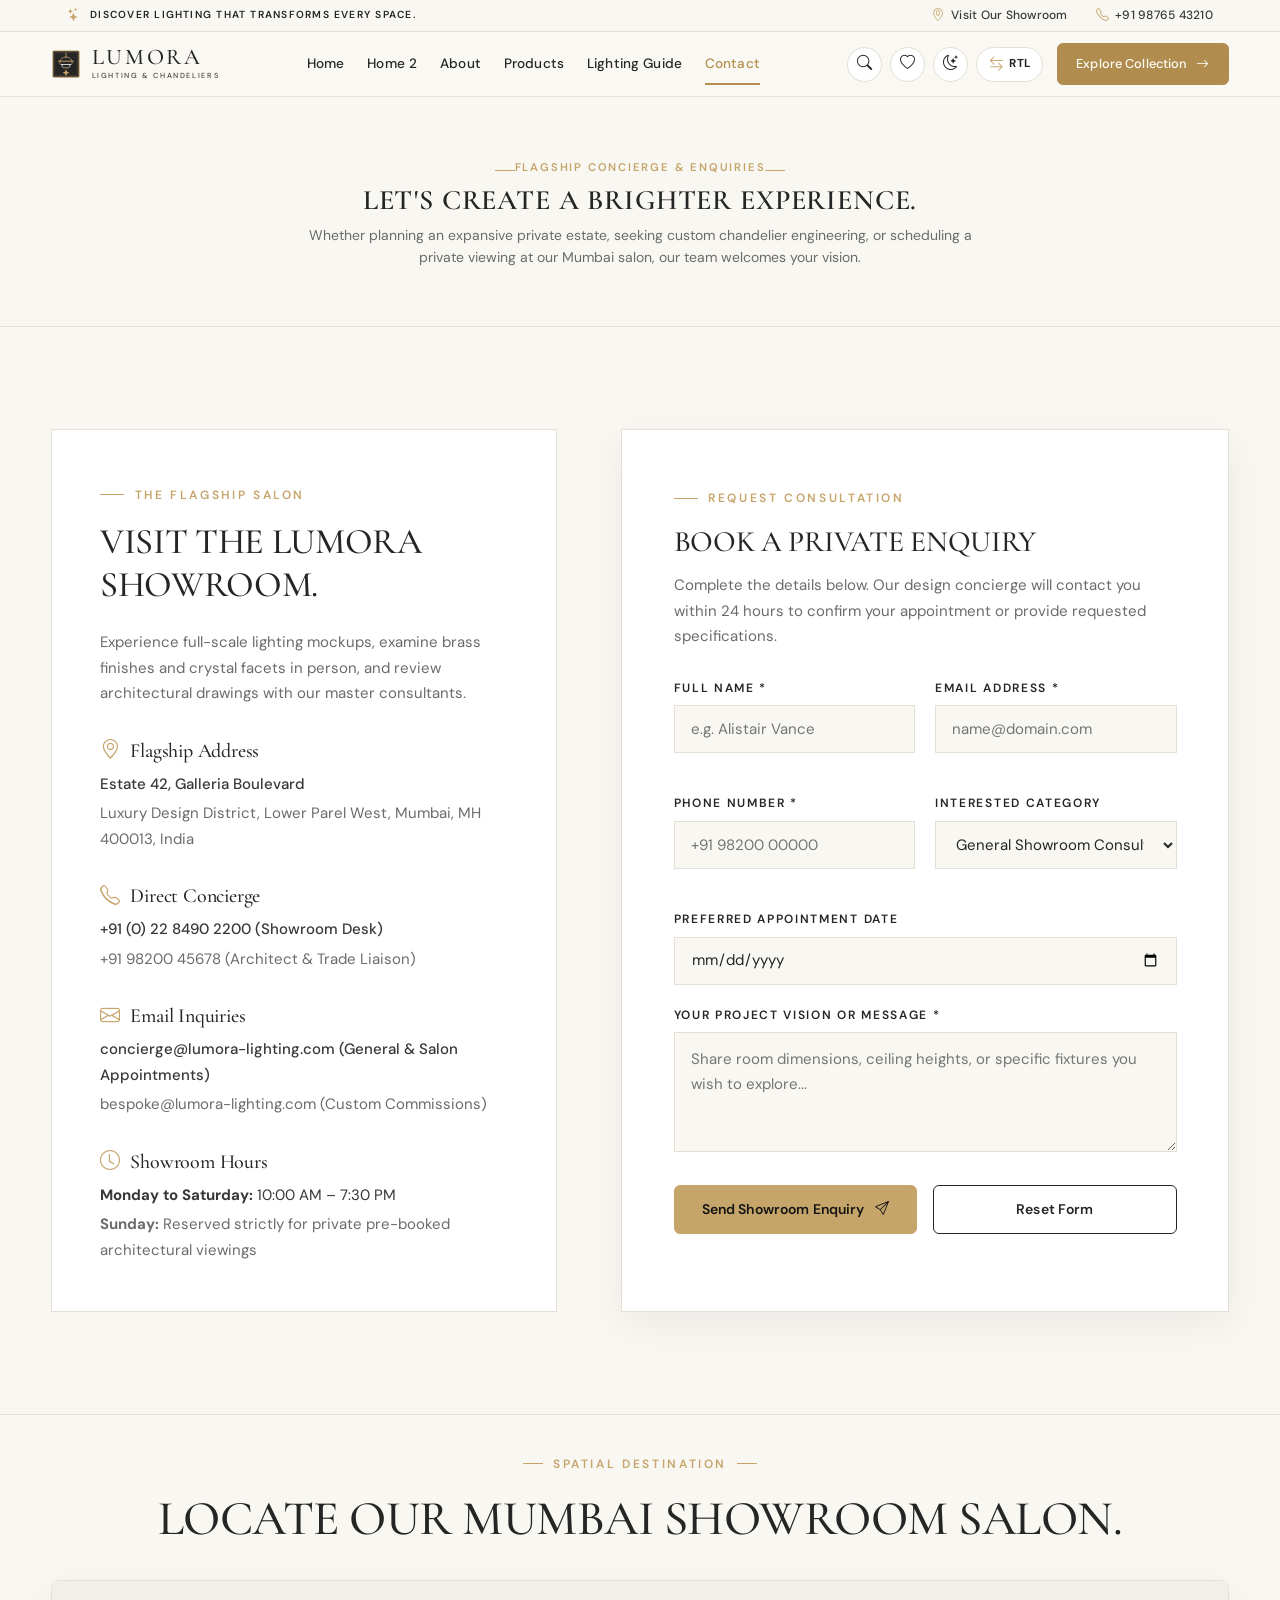
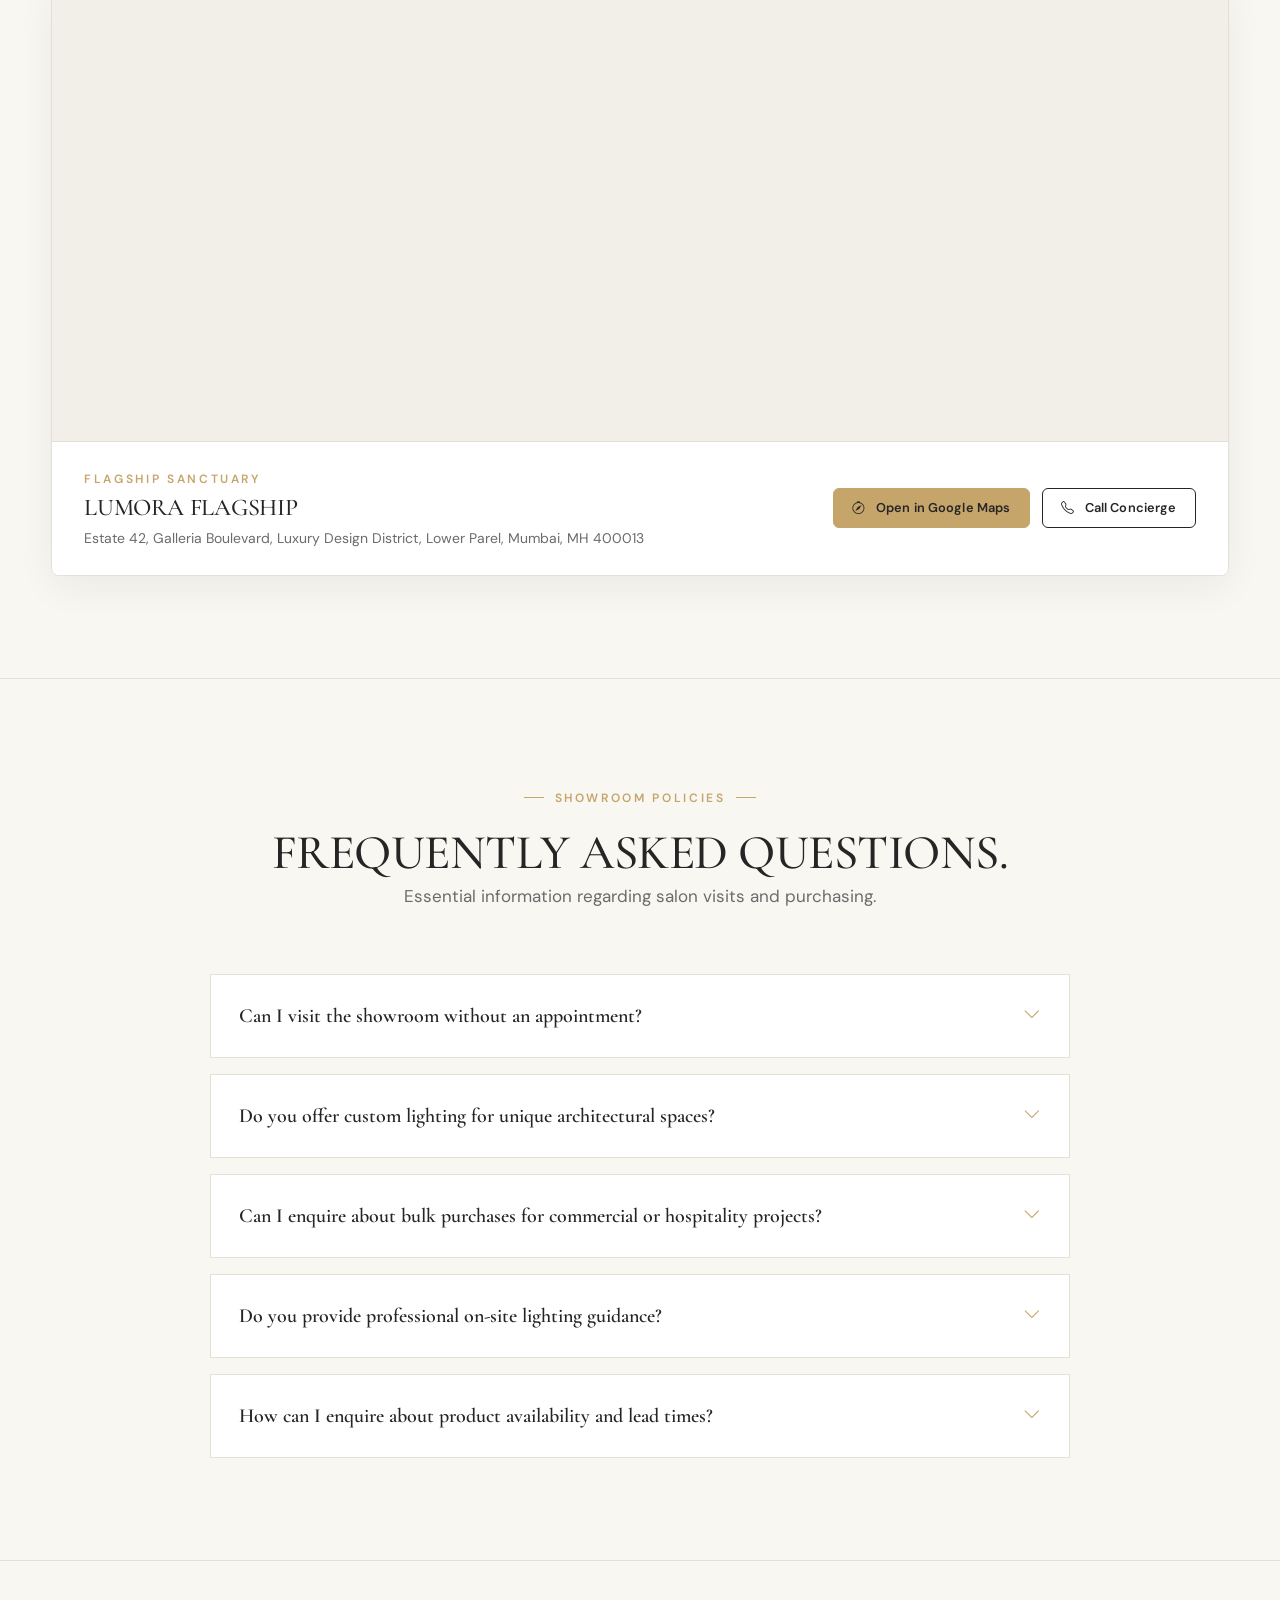
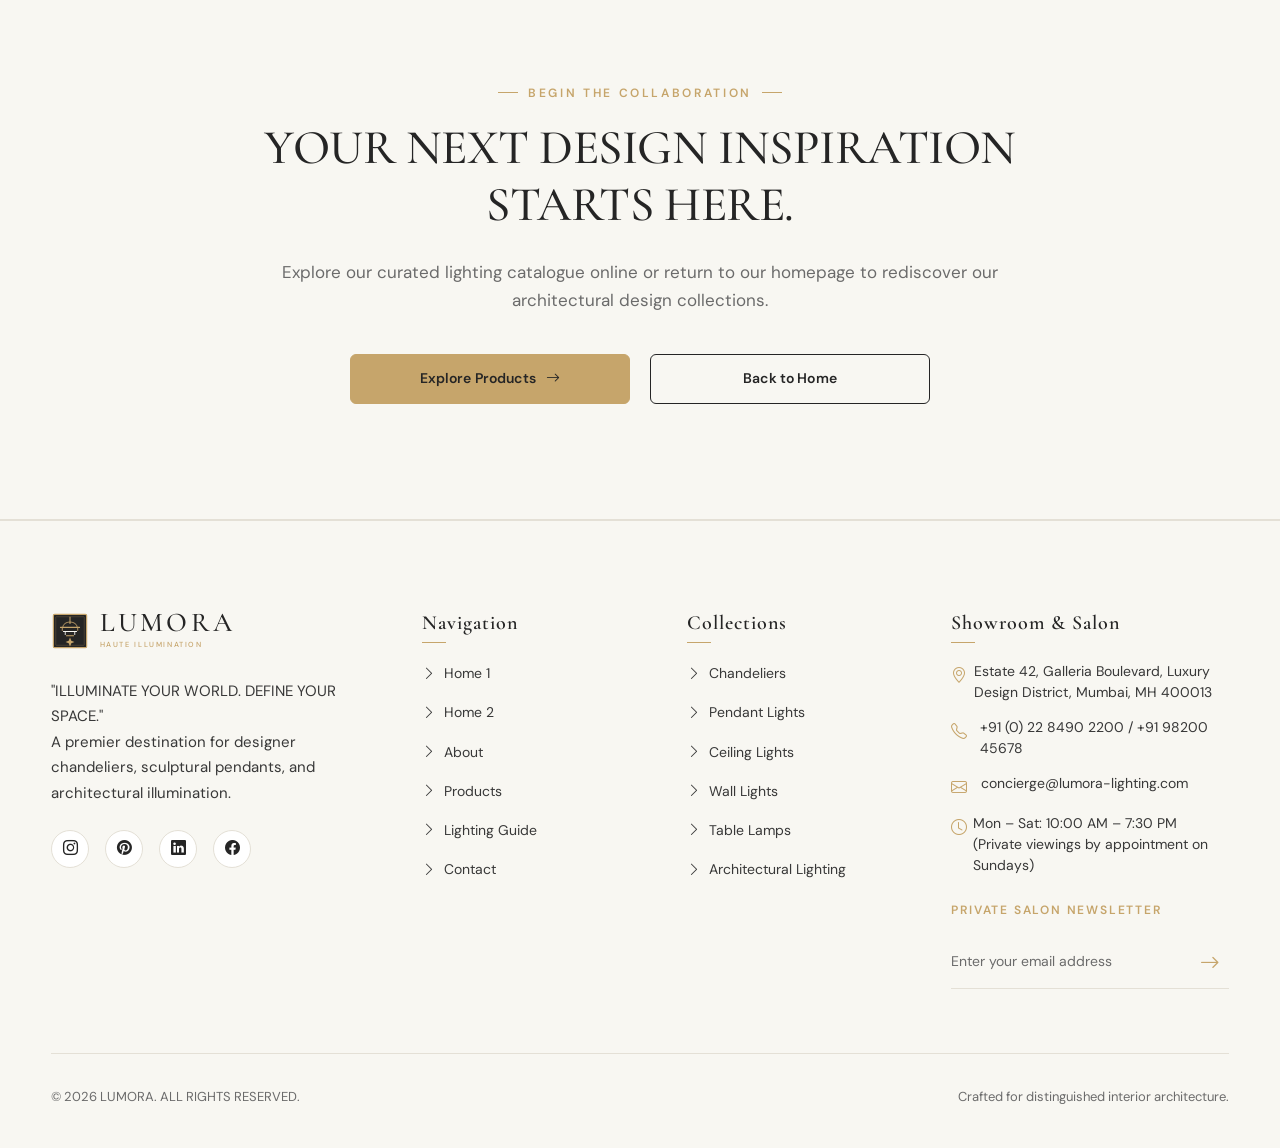
==== contact.html @ d2ef6e4c "Complete LUMORA Luxury Lighting & Chandelier Store website" ====
<!DOCTYPE html>
<html lang="en">
<head>
  <meta charset="UTF-8">
  <meta name="viewport" content="width=device-width, initial-scale=1.0">
  <title>Contact & Showroom Appointment — LUMORA</title>
  <meta name="description" content="Schedule a private consultation at LUMORA's flagship showroom or enquire about bespoke chandelier commissions, trade partnerships, and spatial lighting plans.">
  <link rel="icon" type="image/svg+xml" href="assets/images/logo.svg">
  <link rel="stylesheet" href="assets/css/style.css">
</head>
<body>

  <!-- TOP ANNOUNCEMENT BAR -->
  <div class="top-announcement">
    <div class="container top-announcement-inner">
      <span class="top-announcement-left"><i class="bi bi-stars"></i> DISCOVER LIGHTING THAT TRANSFORMS EVERY SPACE.</span>
      <div class="top-announcement-right">
        <a href="contact.html"><i class="bi bi-geo-alt"></i> Visit Our Showroom</a>
        <a href="tel:+919876543210"><i class="bi bi-telephone"></i> +91 98765 43210</a>
      </div>
    </div>

    <!-- Mobile & Tablet Infinite Scrolling Marquee Bar -->
    <div class="top-announcement-marquee" aria-label="Announcements">
      <div class="top-announcement-track">
        <div class="top-announcement-group">
          <span class="marquee-item"><i class="bi bi-stars text-gold"></i> Discover Lighting That Transforms Every Space</span>
          <span class="marquee-sep">✦</span>
          <span class="marquee-item"><a href="contact.html"><i class="bi bi-geo-alt text-gold"></i> Visit Our Mumbai Showroom</a></span>
          <span class="marquee-sep">✦</span>
          <span class="marquee-item"><i class="bi bi-shield-check text-gold"></i> Handcrafted Atelier Quality</span>
          <span class="marquee-sep">✦</span>
          <span class="marquee-item"><a href="tel:+919876543210"><i class="bi bi-telephone text-gold"></i> +91 98765 43210</a></span>
          <span class="marquee-sep">✦</span>
          <span class="marquee-item"><i class="bi bi-box-seam text-gold"></i> White-Glove Crated Delivery</span>
          <span class="marquee-sep">✦</span>
        </div>
        <div class="top-announcement-group" aria-hidden="true">
          <span class="marquee-item"><i class="bi bi-stars text-gold"></i> Discover Lighting That Transforms Every Space</span>
          <span class="marquee-sep">✦</span>
          <span class="marquee-item"><a href="contact.html"><i class="bi bi-geo-alt text-gold"></i> Visit Our Mumbai Showroom</a></span>
          <span class="marquee-sep">✦</span>
          <span class="marquee-item"><i class="bi bi-shield-check text-gold"></i> Handcrafted Atelier Quality</span>
          <span class="marquee-sep">✦</span>
          <span class="marquee-item"><a href="tel:+919876543210"><i class="bi bi-telephone text-gold"></i> +91 98765 43210</a></span>
          <span class="marquee-sep">✦</span>
          <span class="marquee-item"><i class="bi bi-box-seam text-gold"></i> White-Glove Crated Delivery</span>
          <span class="marquee-sep">✦</span>
        </div>
      </div>
    </div>
  </div>

  <!-- SITE HEADER -->
  <header class="site-header">
    <div class="container header-inner">
      <a href="index.html" class="brand-logo" aria-label="LUMORA Home">
        <img src="assets/images/logo.svg" alt="LUMORA Emblem" class="brand-logo-mark" width="40" height="40">
        <span class="brand-logo-copy">
          <span class="brand-logo-text">LUMORA</span>
          <span class="brand-logo-sub">LIGHTING &amp; CHANDELIERS</span>
        </span>
      </a>

      <nav class="main-nav" aria-label="Main Navigation">
        <a href="index.html" class="nav-link">Home</a>
        <a href="home-2.html" class="nav-link">Home 2</a>
        <a href="about.html" class="nav-link">About</a>
        <a href="products.html" class="nav-link">Products</a>
        <a href="lighting-guide.html" class="nav-link">Lighting Guide</a>
        <a href="contact.html" class="nav-link active">Contact</a>
      </nav>

      <div class="header-actions">
        <a href="products.html" class="header-action-btn" aria-label="Search Collection" title="Search Collection">
          <i class="bi bi-search"></i>
        </a>
        <button class="header-action-btn header-wishlist-trigger" aria-label="Open Wishlist" title="View Wishlist">
          <i class="bi bi-heart"></i>
          <span class="badge-count wishlist-counter-badge" style="display: none;">0</span>
        </button>
        <button type="button" class="header-action-btn theme-toggle-btn" aria-label="Toggle Theme" title="Switch to Dark Mode">
          <i class="bi bi-moon-stars"></i>
        </button>
        <button type="button" class="header-action-btn rtl-toggle-btn" aria-label="Toggle RTL Direction" title="Switch to RTL">
          <i class="bi bi-arrow-left-right"></i>
          <span class="rtl-btn-label">RTL</span>
        </button>
        <a href="products.html" class="btn header-cta-gold header-cta-btn">Explore Collection <i class="bi bi-arrow-right"></i></a>
        
        <button class="hamburger-btn" aria-label="Toggle navigation" aria-expanded="false">
          <span class="hamburger-line"></span>
          <span class="hamburger-line"></span>
          <span class="hamburger-line"></span>
        </button>
      </div>
    </div>
  </header>

  <!-- MOBILE NAVIGATION DRAWER -->
  <div class="mobile-nav-overlay" aria-hidden="true"></div>
  <aside class="mobile-nav-drawer" aria-label="Mobile Navigation">
    <div class="mobile-drawer-header">
      <a href="index.html" class="brand-logo">
        <img src="assets/images/logo.svg" alt="LUMORA Emblem" class="brand-logo-mark" style="width: 34px; height: 34px;">
        <span class="brand-logo-copy">
          <span class="brand-logo-text" style="font-size: 1.4rem;">LUMORA</span>
          <span class="brand-logo-sub" style="font-size: 0.55rem; letter-spacing: 0.15em;">HAUTE ILLUMINATION</span>
        </span>
      </a>
      <button class="mobile-drawer-close" aria-label="Close navigation">
        <i class="bi bi-x-lg"></i>
      </button>
    </div>

    <!-- Mobile Drawer Quick Actions (Search, Saved, Theme, RTL) -->
    <div class="mobile-drawer-actions">
      <a href="products.html" class="mobile-drawer-action-btn" aria-label="Search Collection" title="Search Collection">
        <i class="bi bi-search"></i>
        <span>Search</span>
      </a>
      <button type="button" class="mobile-drawer-action-btn header-wishlist-trigger" aria-label="Open Wishlist" title="View Wishlist">
        <span class="drawer-action-icon-wrap">
          <i class="bi bi-heart"></i>
          <span class="badge-count wishlist-counter-badge" style="display: none;">0</span>
        </span>
        <span>Saved</span>
      </button>
      <button type="button" class="mobile-drawer-action-btn theme-toggle-btn" aria-label="Toggle Theme" title="Toggle Theme">
        <i class="bi bi-moon-stars"></i>
        <span class="theme-btn-label">Dark</span>
      </button>
      <button type="button" class="mobile-drawer-action-btn rtl-toggle-btn" aria-label="Toggle RTL Direction" title="Toggle RTL">
        <i class="bi bi-arrow-left-right"></i>
        <span class="rtl-btn-label">RTL</span>
      </button>
    </div>

    <!-- Navigation Menu Links (matching web view nav) -->
    <ul class="mobile-nav-list">
      <li><a href="index.html" class="mobile-nav-link"><span>Home</span> <i class="bi bi-arrow-right"></i></a></li>
      <li><a href="home-2.html" class="mobile-nav-link"><span>Home 2</span> <i class="bi bi-arrow-right"></i></a></li>
      <li><a href="about.html" class="mobile-nav-link"><span>About</span> <i class="bi bi-arrow-right"></i></a></li>
      <li><a href="products.html" class="mobile-nav-link"><span>Products</span> <i class="bi bi-arrow-right"></i></a></li>
      <li><a href="lighting-guide.html" class="mobile-nav-link"><span>Lighting Guide</span> <i class="bi bi-arrow-right"></i></a></li>
      <li><a href="contact.html" class="mobile-nav-link active"><span>Contact</span> <i class="bi bi-arrow-right"></i></a></li>
    </ul>

    <!-- Header CTA placed inside hamburger drawer -->
    <div class="mobile-drawer-cta-wrap">
      <a href="products.html" class="btn btn-gold mobile-drawer-cta">Explore Collection <i class="bi bi-arrow-right"></i></a>
    </div>
  </aside>

  <!-- WISHLIST SLIDE-OUT DRAWER -->
  <div class="wishlist-overlay mobile-nav-overlay" aria-hidden="true"></div>
  <div class="wishlist-drawer" aria-label="Wishlist Drawer">
    <div class="wishlist-header">
      <h3 style="font-family: var(--font-serif); font-size: 1.35rem; margin: 0;">Saved Fixtures</h3>
      <button class="close-wishlist-drawer" aria-label="Close Wishlist" style="font-size: 1.5rem;"><i class="bi bi-x-lg"></i></button>
    </div>
    <div class="wishlist-items-list">
      <!-- Populated dynamically via main.js -->
    </div>
  </div>

  <main>
    <!-- SECTION 01 — CONTACT HERO -->
    <section class="page-inner-hero">
      <div class="container text-center reveal-fade">
        <span class="eyebrow centered">Flagship Concierge & Enquiries</span>
        <h1>LET'S CREATE A BRIGHTER EXPERIENCE.</h1>
        <p class="lead">
          Whether planning an expansive private estate, seeking custom chandelier engineering, or scheduling a private viewing at our Mumbai salon, our team welcomes your vision.
        </p>
      </div>
    </section>

    <!-- SECTION 02 & 03 — SHOWROOM INFORMATION & ENQUIRY FORM -->
    <section class="section bg-white">
      <div class="container">
        <div class="contact-grid">
          <!-- SECTION 02: Showroom Information (Editable placeholders) -->
          <div class="showroom-info-card reveal-left">
            <span class="eyebrow">The Flagship Salon</span>
            <h2 style="font-size: 2.25rem; margin-bottom: 1.5rem;">VISIT THE LUMORA SHOWROOM.</h2>
            <p style="color: var(--color-charcoal-muted); margin-bottom: 2rem;">
              Experience full-scale lighting mockups, examine brass finishes and crystal facets in person, and review architectural drawings with our master consultants.
            </p>

            <div class="showroom-detail-block">
              <h3 class="showroom-detail-title"><i class="bi bi-geo-alt"></i> Flagship Address</h3>
              <p style="margin-bottom: 0.25rem; font-weight: 500;">Estate 42, Galleria Boulevard</p>
              <p style="margin-bottom: 0; color: var(--color-charcoal-muted);">Luxury Design District, Lower Parel West, Mumbai, MH 400013, India</p>
            </div>

            <div class="showroom-detail-block">
              <h3 class="showroom-detail-title"><i class="bi bi-telephone"></i> Direct Concierge</h3>
              <p style="margin-bottom: 0.25rem; font-weight: 500;">+91 (0) 22 8490 2200 (Showroom Desk)</p>
              <p style="margin-bottom: 0; color: var(--color-charcoal-muted);">+91 98200 45678 (Architect & Trade Liaison)</p>
            </div>

            <div class="showroom-detail-block">
              <h3 class="showroom-detail-title"><i class="bi bi-envelope"></i> Email Inquiries</h3>
              <p style="margin-bottom: 0.25rem; font-weight: 500;">concierge@lumora-lighting.com (General & Salon Appointments)</p>
              <p style="margin-bottom: 0; color: var(--color-charcoal-muted);">bespoke@lumora-lighting.com (Custom Commissions)</p>
            </div>

            <div class="showroom-detail-block" style="margin-bottom: 0;">
              <h3 class="showroom-detail-title"><i class="bi bi-clock"></i> Showroom Hours</h3>
              <p style="margin-bottom: 0.25rem;"><strong>Monday to Saturday:</strong> 10:00 AM – 7:30 PM</p>
              <p style="margin-bottom: 0; color: var(--color-charcoal-muted);"><strong>Sunday:</strong> Reserved strictly for private pre-booked architectural viewings</p>
            </div>
          </div>

          <!-- SECTION 03: Showroom Enquiry Form (Validated, no fake backend) -->
          <div class="enquiry-form-card reveal-right">
            <span class="eyebrow">Request Consultation</span>
            <h3 style="font-size: 1.85rem; margin-bottom: 0.75rem;">BOOK A PRIVATE ENQUIRY</h3>
            <p style="color: var(--color-charcoal-muted); margin-bottom: 1.75rem; font-size: 0.9375rem;">
              Complete the details below. Our design concierge will contact you within 24 hours to confirm your appointment or provide requested specifications.
            </p>

            <form id="showroom-enquiry-form" novalidate>
              <div class="form-row">
                <div class="form-group">
                  <label for="enquiry-name" class="form-label">Full Name *</label>
                  <input type="text" id="enquiry-name" class="form-control" placeholder="e.g. Alistair Vance" required>
                  <div class="form-error-feedback">Please enter your full name (minimum 2 characters).</div>
                </div>

                <div class="form-group">
                  <label for="enquiry-email" class="form-label">Email Address *</label>
                  <input type="email" id="enquiry-email" class="form-control" placeholder="name@domain.com" required>
                  <div class="form-error-feedback">Please enter a valid email address.</div>
                </div>
              </div>

              <div class="form-row">
                <div class="form-group">
                  <label for="enquiry-phone" class="form-label">Phone Number *</label>
                  <input type="tel" id="enquiry-phone" class="form-control" placeholder="+91 98200 00000" required>
                  <div class="form-error-feedback">Please enter a valid phone number (at least 10 digits).</div>
                </div>

                <div class="form-group">
                  <label for="enquiry-category" class="form-label">Interested Category</label>
                  <select id="enquiry-category" class="form-control">
                    <option value="general">General Showroom Consultation</option>
                    <option value="chandeliers">Statement Chandeliers</option>
                    <option value="pendant-lights">Sculptural Pendant Lights</option>
                    <option value="ceiling-lights">Ceiling Lights</option>
                    <option value="wall-lights">Wall Sconces & Accent</option>
                    <option value="architectural-lighting">Architectural Downlights</option>
                    <option value="custom">Bespoke Custom Commission</option>
                  </select>
                </div>
              </div>

              <div class="form-group">
                <label for="enquiry-date" class="form-label">Preferred Appointment Date</label>
                <input type="date" id="enquiry-date" class="form-control">
              </div>

              <div class="form-group">
                <label for="enquiry-message" class="form-label">Your Project Vision or Message *</label>
                <textarea id="enquiry-message" class="form-control" placeholder="Share room dimensions, ceiling heights, or specific fixtures you wish to explore..." required></textarea>
                <div class="form-error-feedback">Please provide brief details about your inquiry (minimum 8 characters).</div>
              </div>

              <div class="contact-form-actions">
                <button type="submit" class="btn btn-primary btn-lg">
                  Send Showroom Enquiry <i class="bi bi-send"></i>
                </button>
                <button type="reset" class="btn btn-outline btn-lg">
                  Reset Form
                </button>
              </div>

              <div id="enquiry-feedback-banner" class="form-feedback-banner" role="alert"></div>
            </form>
          </div>
        </div>
      </div>
    </section>

    <!-- SECTION 04 — SHOWROOM INTERACTIVE GOOGLE MAP -->
    <section class="section bg-ivory" style="padding-top: 2rem;">
      <div class="container">
        <div class="section-header text-center" style="margin-bottom: 2rem;">
          <span class="eyebrow centered">Spatial Destination</span>
          <h2>LOCATE OUR MUMBAI SHOWROOM SALON.</h2>
        </div>

        <div class="showroom-map-wrapper">
          <div class="showroom-map-frame">
            <iframe
              src="https://maps.google.com/maps?q=Lower+Parel%2C+Mumbai%2C+Maharashtra+400013&amp;t=&amp;z=15&amp;ie=UTF8&amp;iwloc=&amp;output=embed"
              class="showroom-google-map"
              title="LUMORA Luxury Lighting Showroom Mumbai Location"
              loading="lazy"
              allowfullscreen=""
              referrerpolicy="no-referrer-when-downgrade">
            </iframe>
          </div>

          <div class="showroom-map-info-bar">
            <div class="showroom-map-info-left">
              <span class="eyebrow no-line text-gold" style="margin-bottom: 0.25rem; font-size: 0.75rem;">Flagship Sanctuary</span>
              <h3 style="font-family: var(--font-serif); font-size: 1.5rem; margin-bottom: 0.25rem;">LUMORA FLAGSHIP</h3>
              <p style="color: var(--color-charcoal-muted); font-size: 0.875rem; margin-bottom: 0;">
                Estate 42, Galleria Boulevard, Luxury Design District, Lower Parel, Mumbai, MH 400013
              </p>
            </div>
            <div class="showroom-map-info-actions">
              <a href="https://maps.google.com/?q=Lower+Parel+Mumbai+400013" target="_blank" rel="noopener noreferrer" class="btn btn-gold btn-sm">
                <i class="bi bi-compass"></i> Open in Google Maps
              </a>
              <a href="tel:+912284902200" class="btn btn-outline btn-sm">
                <i class="bi bi-telephone"></i> Call Concierge
              </a>
            </div>
          </div>
        </div>
      </div>
    </section>

    <!-- SECTION 05 — FREQUENTLY ASKED QUESTIONS -->
    <section class="section bg-white">
      <div class="container">
        <div class="section-header text-center">
          <span class="eyebrow centered">Showroom Policies</span>
          <h2>FREQUENTLY ASKED QUESTIONS.</h2>
          <p class="lead">Essential information regarding salon visits and purchasing.</p>
        </div>

        <div class="faq-accordion-group">
          <!-- FAQ 1 -->
          <div class="faq-item">
            <button class="faq-question">
              <span>Can I visit the showroom without an appointment?</span>
              <i class="bi bi-chevron-down"></i>
            </button>
            <div class="faq-answer">
              <p>Walk-in guests are welcome Monday through Saturday between 10:00 AM and 7:30 PM. However, to guarantee dedicated time with a senior lighting architect and private access to our dimming simulation gallery, we strongly recommend pre-booking an appointment using the form above.</p>
            </div>
          </div>

          <!-- FAQ 2 -->
          <div class="faq-item">
            <button class="faq-question">
              <span>Do you offer custom lighting for unique architectural spaces?</span>
              <i class="bi bi-chevron-down"></i>
            </button>
            <div class="faq-answer">
              <p>Yes. Over 40% of our production comprises bespoke commissions. We routinely adjust chandelier diameters, drop lengths for double-height ceilings, metal finishes, and glass tint formulations to suit your interior palette.</p>
            </div>
          </div>

          <!-- FAQ 3 -->
          <div class="faq-item">
            <button class="faq-question">
              <span>Can I enquire about bulk purchases for commercial or hospitality projects?</span>
              <i class="bi bi-chevron-down"></i>
            </button>
            <div class="faq-answer">
              <p>Certainly. We partner with hotel groups, boutique developers, and architectural firms for volume procurement. Our trade program provides tiered commercial pricing, custom photometric IES files, and dedicated technical project managers.</p>
            </div>
          </div>

          <!-- FAQ 4 -->
          <div class="faq-item">
            <button class="faq-question">
              <span>Do you provide professional on-site lighting guidance?</span>
              <i class="bi bi-chevron-down"></i>
            </button>
            <div class="faq-answer">
              <p>Yes. For local Mumbai, Pune, and Delhi NCR projects, our field lighting consultants can conduct site visits to inspect structural ceiling reinforcements, verify clearance heights, and collaborate with your electrical contractors.</p>
            </div>
          </div>

          <!-- FAQ 5 -->
          <div class="faq-item">
            <button class="faq-question">
              <span>How can I enquire about product availability and lead times?</span>
              <i class="bi bi-chevron-down"></i>
            </button>
            <div class="faq-answer">
              <p>Signature collection items in standard finishes are maintained in limited stock at our Mumbai distribution hub and ship within 5–7 business days. Custom or made-to-order crystal chandeliers typically require 4–8 weeks for hand assembly and optical testing.</p>
            </div>
          </div>
        </div>
      </div>
    </section>

    <!-- SECTION 06 — FINAL CTA -->
    <section class="final-cta-section bg-ivory">
      <div class="container text-center">
        <div class="final-cta-box reveal-fade">
          <span class="eyebrow centered text-gold">Begin The Collaboration</span>
          <h2 style="margin-bottom: 1.5rem;">YOUR NEXT DESIGN INSPIRATION STARTS HERE.</h2>
          <p class="lead" style="margin: 0 auto 2.5rem;">
            Explore our curated lighting catalogue online or return to our homepage to rediscover our architectural design collections.
          </p>
          <div class="final-cta-buttons">
            <a href="products.html" class="btn btn-gold btn-lg">Explore Products <i class="bi bi-arrow-right"></i></a>
            <a href="index.html" class="btn btn-outline btn-lg">Back to Home</a>
          </div>
        </div>
      </div>
    </section>
  </main>

  <!-- SHARED FOOTER -->
  <footer class="site-footer">
    <div class="container">
      <div class="footer-top">
        <div class="footer-brand">
          <a href="index.html" class="brand-logo">
            <img src="assets/images/logo.svg" alt="LUMORA Emblem" class="brand-logo-mark" width="42" height="42">
            <span class="brand-logo-copy">
              <span class="brand-logo-text">LUMORA</span>
              <span class="brand-logo-sub" style="color: var(--color-champagne-gold);">HAUTE ILLUMINATION</span>
            </span>
          </a>
          <p>
            "ILLUMINATE YOUR WORLD. DEFINE YOUR SPACE."<br>
            A premier destination for designer chandeliers, sculptural pendants, and architectural illumination.
          </p>
          <div class="social-links" style="margin-top: 1.5rem;">
            <a href="https://instagram.com" target="_blank" rel="noopener noreferrer" class="social-link" aria-label="Instagram"><i class="bi bi-instagram"></i></a>
            <a href="https://pinterest.com" target="_blank" rel="noopener noreferrer" class="social-link" aria-label="Pinterest"><i class="bi bi-pinterest"></i></a>
            <a href="https://linkedin.com" target="_blank" rel="noopener noreferrer" class="social-link" aria-label="LinkedIn"><i class="bi bi-linkedin"></i></a>
            <a href="https://facebook.com" target="_blank" rel="noopener noreferrer" class="social-link" aria-label="Facebook"><i class="bi bi-facebook"></i></a>
          </div>
        </div>

        <div>
          <h4 class="footer-heading">Navigation</h4>
          <ul class="footer-links">
            <li><a href="index.html"><i class="bi bi-chevron-right"></i> Home 1</a></li>
            <li><a href="home-2.html"><i class="bi bi-chevron-right"></i> Home 2</a></li>
            <li><a href="about.html"><i class="bi bi-chevron-right"></i> About</a></li>
            <li><a href="products.html"><i class="bi bi-chevron-right"></i> Products</a></li>
            <li><a href="lighting-guide.html"><i class="bi bi-chevron-right"></i> Lighting Guide</a></li>
            <li><a href="contact.html"><i class="bi bi-chevron-right"></i> Contact</a></li>
          </ul>
        </div>

        <div>
          <h4 class="footer-heading">Collections</h4>
          <ul class="footer-links">
            <li><a href="products.html?category=chandeliers"><i class="bi bi-chevron-right"></i> Chandeliers</a></li>
            <li><a href="products.html?category=pendant-lights"><i class="bi bi-chevron-right"></i> Pendant Lights</a></li>
            <li><a href="products.html?category=ceiling-lights"><i class="bi bi-chevron-right"></i> Ceiling Lights</a></li>
            <li><a href="products.html?category=wall-lights"><i class="bi bi-chevron-right"></i> Wall Lights</a></li>
            <li><a href="products.html?category=table-lamps"><i class="bi bi-chevron-right"></i> Table Lamps</a></li>
            <li><a href="products.html?category=architectural-lighting"><i class="bi bi-chevron-right"></i> Architectural Lighting</a></li>
          </ul>
        </div>

        <div>
          <h4 class="footer-heading">Showroom & Salon</h4>
          <div class="footer-contact-item">
            <i class="bi bi-geo-alt"></i>
            <span>Estate 42, Galleria Boulevard, Luxury Design District, Mumbai, MH 400013</span>
          </div>
          <div class="footer-contact-item">
            <i class="bi bi-telephone"></i>
            <span>+91 (0) 22 8490 2200 / +91 98200 45678</span>
          </div>
          <div class="footer-contact-item">
            <i class="bi bi-envelope"></i>
            <span>concierge@lumora-lighting.com</span>
          </div>
          <div class="footer-contact-item">
            <i class="bi bi-clock"></i>
            <span>Mon – Sat: 10:00 AM – 7:30 PM (Private viewings by appointment on Sundays)</span>
          </div>

          <div style="margin-top: 1.5rem;">
            <span style="font-size: 0.75rem; text-transform: uppercase; letter-spacing: 0.15em; color: var(--color-champagne-gold); font-weight: 600; display: block; margin-bottom: 0.5rem;">Private Salon Newsletter</span>
            <form class="newsletter-form">
              <div class="newsletter-input-group">
                <input type="email" class="newsletter-input" placeholder="Enter your email address" required aria-label="Email address for newsletter">
                <button type="submit" class="newsletter-btn" aria-label="Subscribe"><i class="bi bi-arrow-right"></i></button>
              </div>
              <div class="newsletter-feedback"></div>
            </form>
          </div>
        </div>
      </div>

      <div class="footer-bottom">
        <p>© 2026 LUMORA. ALL RIGHTS RESERVED.</p>
        <p>Crafted for distinguished interior architecture.</p>
      </div>
    </div>
  </footer>

  <!-- BACK TO TOP BUTTON -->
  <button id="back-to-top" class="back-to-top" aria-label="Back to Top" title="Back to Top">
    <i class="bi bi-chevron-up"></i>
  </button>

  <script src="assets/js/main.js"></script>
</body>
</html>
---- assets/css/style.css ----
/* ==========================================================================
   LUMORA — LUXURY LIGHTING & CHANDELIER SHOWROOM
   Master Stylesheet
   Strict Brand Colors: Warm Ivory (#F8F7F2), Champagne Gold (#C6A56B), Deep Charcoal (#252525)
   Fonts: Cormorant Garamond (Headings), DM Sans (Body)
   ========================================================================== */

@import url('https://fonts.googleapis.com/css2?family=Cormorant+Garamond:ital,wght@0,400;0,500;0,600;0,700;1,400;1,600&family=DM+Sans:ital,opsz,wght@0,9..40,300;0,9..40,400;0,9..40,500;0,9..40,600;0,9..40,700;1,9..40,400&display=swap');
@import url('https://cdn.jsdelivr.net/npm/bootstrap-icons@1.11.3/font/bootstrap-icons.min.css');

/* --------------------------------------------------------------------------
   01. CSS VARIABLES & DESIGN TOKENS
   -------------------------------------------------------------------------- */
:root {
  /* Strict Brand Colours */
  --color-warm-ivory: #F8F7F2;
  --color-champagne-gold: #C6A56B;
  --color-deep-charcoal: #252525;

  /* Supporting Neutrals & Accents */
  --color-white: #FFFFFF;
  --color-gold-hover: #b89355;
  --color-gold-dark: #98783d;
  --color-gold-light: #F4EEDB;
  --color-gold-glow: rgba(198, 165, 107, 0.28);
  --color-charcoal-dark: #1A1A1A;
  --color-charcoal-pure: #121212;
  --color-charcoal-soft: #383838;
  --color-charcoal-muted: #6B6B6B;
  --color-warm-grey-light: #F2EFE9;
  --color-warm-grey-border: #E4E0D6;
  --color-warm-grey-subtle: #EDEAE2;
  --color-error: #B33A3A;
  --color-success: #3A7D54;

  /* Typography */
  --font-serif: 'Cormorant Garamond', Georgia, serif;
  --font-sans: 'DM Sans', -apple-system, BlinkMacSystemFont, "Segoe UI", Roboto, sans-serif;

  /* Spacing */
  --container-max: 1360px;
  --container-wide: 1540px;
  --container-pad: clamp(1.25rem, 4vw, 3.5rem);
  --section-pad: clamp(4.5rem, 8vw, 8.5rem);
  --section-pad-sm: clamp(3rem, 5vw, 5rem);

  /* Elevation */
  --shadow-subtle: 0 4px 20px rgba(37, 37, 37, 0.04);
  --shadow-card: 0 12px 36px rgba(37, 37, 37, 0.06);
  --shadow-hover: 0 20px 48px rgba(37, 37, 37, 0.12);
  --shadow-gold: 0 12px 30px rgba(198, 165, 107, 0.22);
  --shadow-modal: 0 24px 60px rgba(0, 0, 0, 0.25);

  /* Transitions */
  --trans-fast: 0.25s cubic-bezier(0.25, 0.46, 0.45, 0.94);
  --trans-base: 0.4s cubic-bezier(0.16, 1, 0.3, 1);
  --trans-slow: 0.7s cubic-bezier(0.16, 1, 0.3, 1);
  --trans-spring: 0.5s cubic-bezier(0.34, 1.56, 0.64, 1);

  /* Header Height */
  --announcement-height: 32px;
  --header-height: 64px;
}

/* --------------------------------------------------------------------------
   02. BASE RESETS & GLOBAL SETUP
   -------------------------------------------------------------------------- */
*, *::before, *::after {
  box-sizing: border-box;
  margin: 0;
  padding: 0;
  min-width: 0;
}

html {
  font-size: 16px;
  scroll-behavior: smooth;
  overflow-x: clip;
  -webkit-font-smoothing: antialiased;
  -moz-osx-font-smoothing: grayscale;
}

body {
  font-family: var(--font-sans);
  background-color: var(--color-warm-ivory);
  color: var(--color-deep-charcoal);
  font-size: clamp(0.9375rem, 1vw, 1.0625rem);
  line-height: 1.7;
  overflow-x: clip;
  position: relative;
}

body.no-scroll {
  overflow: hidden;
}

img, picture, video {
  max-width: 100%;
  display: block;
  height: auto;
}

a {
  color: inherit;
  text-decoration: none;
  transition: color var(--trans-fast);
}

button, input, select, textarea {
  font: inherit;
  color: inherit;
  background: none;
  border: none;
}

button {
  cursor: pointer;
}

ul, ol {
  list-style: none;
}

/* --------------------------------------------------------------------------
   03. TYPOGRAPHY SYSTEM
   -------------------------------------------------------------------------- */
h1, h2, h3, h4, h5, h6 {
  font-family: var(--font-serif);
  color: var(--color-deep-charcoal);
  font-weight: 500;
  line-height: 1.15;
  letter-spacing: -0.01em;
  overflow-wrap: break-word;
  word-wrap: break-word;
}

h1 {
  font-size: clamp(2.5rem, 5.5vw, 4.75rem); /* 40px to 76px */
  line-height: 1.08;
  font-weight: 600;
}

h2 {
  font-size: clamp(2rem, 3.8vw, 3.25rem); /* 32px to 52px */
  line-height: 1.18;
}

h3 {
  font-size: clamp(1.5rem, 2.4vw, 2.125rem); /* 24px to 34px */
  line-height: 1.25;
}

h4 {
  font-size: clamp(1.25rem, 1.8vw, 1.625rem); /* 20px to 26px */
  line-height: 1.35;
}

h5 {
  font-size: clamp(1.0625rem, 1.2vw, 1.25rem); /* 17px to 20px */
  line-height: 1.4;
  letter-spacing: 0.01em;
}

p {
  color: var(--color-charcoal-soft);
  margin-bottom: 1.25rem;
  max-width: 65ch;
}

p.lead {
  font-size: clamp(1.0625rem, 1.3vw, 1.25rem);
  line-height: 1.65;
  color: var(--color-charcoal-muted);
}

.eyebrow {
  display: inline-flex;
  align-items: center;
  gap: 0.65rem;
  font-family: var(--font-sans);
  font-size: 0.75rem; /* 12px */
  font-weight: 600;
  text-transform: uppercase;
  letter-spacing: 0.22em;
  color: var(--color-champagne-gold);
  margin-bottom: 1rem;
}

.eyebrow::before {
  content: '';
  display: inline-block;
  width: 24px;
  height: 1px;
  background-color: var(--color-champagne-gold);
}

.eyebrow.no-line::before {
  display: none;
}

.eyebrow.centered::before,
.eyebrow.centered::after {
  content: '';
  display: inline-block;
  width: 20px;
  height: 1px;
  background-color: var(--color-champagne-gold);
}

.text-gold {
  color: var(--color-champagne-gold) !important;
}

.text-light {
  color: var(--color-white) !important;
}

.text-muted {
  color: var(--color-charcoal-muted) !important;
}

.text-center {
  text-align: center;
}

.text-center h1,
.text-center h2,
.text-center h3,
.text-center h4,
.text-center p {
  margin-left: auto;
  margin-right: auto;
}

/* --------------------------------------------------------------------------
   04. LAYOUT & CONTAINERS
   -------------------------------------------------------------------------- */
.container {
  width: 100%;
  max-width: var(--container-max);
  margin-left: auto;
  margin-right: auto;
  padding-left: var(--container-pad);
  padding-right: var(--container-pad);
}

.container-wide {
  width: 100%;
  max-width: var(--container-wide);
  margin-left: auto;
  margin-right: auto;
  padding-left: var(--container-pad);
  padding-right: var(--container-pad);
}

.container-fluid {
  width: 100%;
  padding-left: var(--container-pad);
  padding-right: var(--container-pad);
}

.section {
  padding-top: var(--section-pad);
  padding-bottom: var(--section-pad);
  position: relative;
  background-color: var(--color-warm-ivory);
  border-bottom: 1px solid var(--color-warm-grey-border);
}

.section-sm {
  padding-top: var(--section-pad-sm);
  padding-bottom: var(--section-pad-sm);
  background-color: var(--color-warm-ivory);
  border-bottom: 1px solid var(--color-warm-grey-border);
}

.bg-white,
.bg-ivory,
.bg-grey-subtle,
.bg-charcoal {
  background-color: var(--color-warm-ivory);
  color: var(--color-deep-charcoal);
}

.bg-charcoal h1,
.bg-charcoal h2,
.bg-charcoal h3,
.bg-charcoal h4,
.bg-charcoal h5 {
  color: var(--color-deep-charcoal);
}

.bg-charcoal p {
  color: var(--color-charcoal-soft);
}

.bg-charcoal .eyebrow {
  color: var(--color-champagne-gold);
}

.section-header {
  margin-bottom: clamp(2.5rem, 5vw, 4.5rem);
}

.section-header.text-center {
  text-align: center;
}

.section-header.text-center p {
  margin-left: auto;
  margin-right: auto;
  max-width: 680px;
}

.section-header-split {
  display: flex;
  justify-content: space-between;
  align-items: flex-end;
  gap: 2rem;
  flex-wrap: wrap;
  margin-bottom: clamp(2.5rem, 5vw, 4rem);
}

.section-header-split .header-content {
  max-width: 680px;
}

/* --------------------------------------------------------------------------
   SHARED INNER PAGE HERO (Products, Lighting Guide, About, Contact)
   Guarantees exact uniform height, vertical centering, and typography across all subpages
   -------------------------------------------------------------------------- */
.page-inner-hero {
  background-color: var(--color-warm-ivory);
  border-bottom: 1px solid var(--color-warm-grey-border);
  height: 230px;
  min-height: 230px;
  display: flex;
  align-items: center;
  justify-content: center;
  padding: 1.25rem 0;
  position: relative;
  text-align: center;
  width: 100%;
  box-sizing: border-box;
}

.page-inner-hero .container {
  width: 100%;
  max-width: 960px;
}

.page-inner-hero .eyebrow {
  display: inline-block;
  font-family: var(--font-sans);
  font-size: 0.7rem;
  letter-spacing: 0.16em;
  text-transform: uppercase;
  color: var(--color-champagne-gold);
  font-weight: 600;
  margin-bottom: 0.4rem;
}

.page-inner-hero h1 {
  font-family: var(--font-serif);
  font-size: clamp(1.65rem, 2.2vw, 2.15rem);
  font-weight: 600;
  line-height: 1.2;
  letter-spacing: 0.03em;
  text-transform: uppercase;
  color: var(--color-deep-charcoal);
  margin-top: 0;
  margin-bottom: 0.5rem;
}

.page-inner-hero .lead {
  font-family: var(--font-sans);
  font-size: clamp(0.875rem, 1vw, 0.95rem);
  line-height: 1.55;
  color: var(--color-charcoal-muted);
  max-width: 680px;
  margin-left: auto;
  margin-right: auto;
  margin-bottom: 0;
}

@media (max-width: 991px) {
  .page-inner-hero {
    height: auto;
    min-height: 210px;
    padding: 2rem 0;
  }
}

@media (max-width: 575px) {
  .page-inner-hero {
    height: auto;
    min-height: 200px;
    padding: 1.75rem 0;
  }

  .page-inner-hero h1 {
    font-size: clamp(1.4rem, 5.5vw, 1.75rem);
  }
}

/* --------------------------------------------------------------------------
   05. BUTTONS & INTERACTIVE ELEMENTS
   -------------------------------------------------------------------------- */
.btn {
  display: inline-flex;
  align-items: center;
  justify-content: center;
  gap: 0.65rem;
  font-family: var(--font-sans);
  font-size: 0.875rem;
  font-weight: 600;
  text-transform: none;
  letter-spacing: 0.01em;
  padding: 0.72rem 1.55rem;
  min-height: 44px;
  border-radius: 6px;
  transition: all var(--trans-base);
  position: relative;
  overflow: hidden;
  text-align: center;
  white-space: nowrap;
}

.btn-sm {
  padding: 0.5rem 1.15rem;
  font-size: 0.8rem;
  font-weight: 600;
  min-height: 38px;
  border-radius: 6px;
}

.btn-lg {
  padding: 0.75rem 1.65rem;
  font-size: 0.875rem;
  font-weight: 600;
  letter-spacing: 0.01em;
  min-height: 44px;
  border-radius: 6px;
}

/* Primary Button: Champagne Gold */
.btn-primary {
  background-color: var(--color-champagne-gold);
  color: #141413;
  border: 1px solid var(--color-champagne-gold);
}

.btn-primary:hover {
  background-color: var(--color-gold-hover);
  border-color: var(--color-gold-hover);
  color: #141413;
  box-shadow: var(--shadow-gold);
  transform: translateY(-2px);
}

/* Secondary Button: Champagne Gold */
.btn-gold {
  background-color: var(--color-champagne-gold);
  color: var(--color-deep-charcoal);
  border: 1px solid var(--color-champagne-gold);
}

.btn-gold:hover {
  background-color: var(--color-gold-hover);
  border-color: var(--color-gold-hover);
  color: var(--color-deep-charcoal);
  box-shadow: var(--shadow-gold);
  transform: translateY(-2px);
}

/* Outline Charcoal */
.btn-outline {
  background-color: transparent;
  color: var(--color-deep-charcoal);
  border: 1px solid var(--color-deep-charcoal);
}

.btn-outline:hover {
  background-color: var(--color-deep-charcoal);
  color: var(--color-warm-ivory);
  transform: translateY(-2px);
}

/* Outline Gold */
.btn-outline-gold {
  background-color: transparent;
  color: var(--color-champagne-gold);
  border: 1px solid var(--color-champagne-gold);
}

.btn-outline-gold:hover {
  background-color: var(--color-champagne-gold);
  color: var(--color-deep-charcoal);
  transform: translateY(-2px);
}

/* Outline Light (for dark sections) */
.btn-outline-light {
  background-color: transparent;
  color: var(--color-warm-ivory);
  border: 1px solid rgba(248, 247, 242, 0.4);
}

.btn-outline-light:hover {
  background-color: var(--color-warm-ivory);
  color: var(--color-deep-charcoal);
  border-color: var(--color-warm-ivory);
  transform: translateY(-2px);
}

/* Text link with animated underline */
.btn-link-gold {
  display: inline-flex;
  align-items: center;
  gap: 0.5rem;
  font-family: var(--font-sans);
  font-size: 0.8125rem;
  font-weight: 600;
  text-transform: uppercase;
  letter-spacing: 0.16em;
  color: var(--color-deep-charcoal);
  padding: 0.25rem 0;
  position: relative;
}

.btn-link-gold::after {
  content: '';
  position: absolute;
  bottom: 0;
  left: 0;
  width: 100%;
  height: 1px;
  background-color: var(--color-champagne-gold);
  transition: transform var(--trans-base);
  transform-origin: left;
}

.btn-link-gold:hover {
  color: var(--color-champagne-gold);
}

.btn-link-gold:hover::after {
  transform: scaleX(0.7);
}

.btn-link-gold i {
  transition: transform var(--trans-fast);
}

.btn-link-gold:hover i {
  transform: translateX(4px);
}

/* --------------------------------------------------------------------------
   06. GLOBAL HEADER & ANNOUNCEMENT BAR
   -------------------------------------------------------------------------- */
.top-announcement {
  background-color: var(--color-warm-ivory);
  color: var(--color-deep-charcoal);
  font-size: clamp(0.625rem, 0.8vw, 0.72rem);
  letter-spacing: 0.08em;
  font-weight: 500;
  height: var(--announcement-height);
  display: flex;
  align-items: center;
  justify-content: center;
  padding: 0 1rem;
  line-height: 1.2;
  position: relative;
  z-index: 1010;
  border-bottom: 1px solid var(--color-warm-grey-border);
}

.top-announcement-inner {
  display: flex;
  align-items: center;
  justify-content: space-between;
  width: 100%;
  gap: 1rem;
}

.top-announcement-left {
  display: inline-flex;
  align-items: center;
  gap: 0.55rem;
  text-transform: uppercase;
  letter-spacing: 0.12em;
  font-weight: 600;
  color: var(--color-deep-charcoal);
}

.top-announcement-right {
  display: inline-flex;
  align-items: center;
  gap: 1.75rem;
  font-size: 0.75rem;
  letter-spacing: 0.02em;
  text-transform: none;
  color: var(--color-charcoal-soft);
}

.top-announcement-right a {
  display: inline-flex;
  align-items: center;
  gap: 0.4rem;
  color: var(--color-charcoal-soft);
  transition: color var(--trans-fast);
}

.top-announcement-right a:hover {
  color: var(--color-champagne-gold);
}

/* Top Announcement Marquee (Desktop Hidden) */
.top-announcement-marquee {
  display: none;
}

.top-announcement span,
.top-announcement-right a i,
.top-announcement-left i {
  display: inline-flex;
  align-items: center;
}

.top-announcement i {
  color: var(--color-champagne-gold);
  font-size: 0.8rem;
}

.site-header {
  position: sticky;
  top: 0;
  left: 0;
  width: 100%;
  background-color: #FAF8F3;
  backdrop-filter: blur(12px);
  -webkit-backdrop-filter: blur(12px);
  border-bottom: 1px solid rgba(228, 224, 214, 0.85);
  z-index: 1000;
  transition: all var(--trans-base);
}

.site-header.scrolled {
  background-color: rgba(250, 248, 243, 0.98);
  box-shadow: 0 4px 20px rgba(0, 0, 0, 0.05);
}

/* For Home 2 dark aesthetic if desired */
.site-header.header-dark {
  background-color: rgba(26, 26, 26, 0.92);
  border-bottom: 1px solid rgba(255, 255, 255, 0.08);
}
.site-header.header-dark .brand-logo-text {
  color: var(--color-warm-ivory);
}
.site-header.header-dark .nav-link {
  color: rgba(248, 247, 242, 0.85);
}
.site-header.header-dark .nav-link:hover,
.site-header.header-dark .nav-link.active {
  color: var(--color-champagne-gold);
}
.site-header.header-dark .header-action-btn {
  color: var(--color-warm-ivory);
}
.site-header.header-dark .hamburger-line {
  background-color: var(--color-warm-ivory);
}

.header-inner {
  display: flex;
  align-items: center;
  justify-content: space-between;
  height: var(--header-height);
  gap: 1.5rem;
}

/* Brand Logo */
.brand-logo {
  display: inline-flex;
  flex-direction: row;
  align-items: center;
  gap: 0.65rem;
  text-decoration: none;
  flex-shrink: 0;
}

.brand-logo-editorial .brand-logo-copy {
  align-items: center;
  position: relative;
}

.brand-logo-arch {
  width: 44px;
  height: 10px;
  display: block;
  margin-bottom: -3px;
  transform: translateX(-4px);
}

.brand-logo-mark {
  width: 32px;
  height: 32px;
  display: block;
  flex-shrink: 0;
  transition: transform var(--trans-base), box-shadow var(--trans-base);
}

.brand-logo:hover .brand-logo-mark {
  transform: scale(1.04);
  box-shadow: var(--shadow-gold);
}

.brand-logo-copy {
  display: flex;
  flex-direction: column;
  align-items: flex-start;
}

.brand-logo-text {
  font-family: var(--font-serif);
  font-size: 1.5rem;
  font-weight: 500;
  letter-spacing: 0.12em;
  color: var(--color-deep-charcoal);
  line-height: 0.95;
}

.brand-logo-sub {
  font-family: var(--font-sans);
  font-size: 0.46rem;
  letter-spacing: 0.22em;
  text-transform: uppercase;
  color: #4A453D;
  margin-top: 0.2rem;
  font-weight: 500;
}

/* Main Navigation Desktop */
.main-nav {
  display: flex;
  align-items: center;
  gap: clamp(1.4rem, 2.4vw, 2.45rem);
  flex-wrap: nowrap;
}

.nav-link {
  display: inline-flex;
  align-items: center;
  white-space: nowrap;
  font-family: var(--font-sans);
  font-size: 0.9rem;
  font-weight: 500;
  text-transform: none;
  letter-spacing: 0.01em;
  color: var(--color-deep-charcoal);
  padding: 0.45rem 0;
  position: relative;
  transition: color var(--trans-fast);
}

.nav-link::after {
  content: '';
  position: absolute;
  bottom: -2px;
  left: 0;
  width: 0;
  height: 2px;
  background-color: #B48F4E;
  transition: width var(--trans-base);
}

.nav-link:hover {
  color: #B48F4E;
}

.nav-link:hover::after,
.nav-link.active::after {
  width: 100%;
}

.nav-link.active {
  color: #B48F4E;
  font-weight: 500;
}

.nav-pill {
  font-size: 0.625rem;
  padding: 0.12rem 0.4rem;
  background-color: var(--color-gold-light);
  color: var(--color-champagne-gold);
  border-radius: 2px;
  font-weight: 700;
  letter-spacing: 0.04em;
  line-height: 1.2;
}

/* Header Actions */
.header-actions {
  display: flex;
  align-items: center;
  gap: 0.5rem;
  flex-shrink: 0;
}

.header-action-btn {
  width: 35px;
  height: 35px;
  display: inline-flex;
  align-items: center;
  justify-content: center;
  font-size: 0.95rem;
  color: var(--color-deep-charcoal);
  border: 1px solid var(--color-warm-grey-border);
  border-radius: 50%;
  background-color: var(--color-white);
  position: relative;
  transition: all var(--trans-fast);
}

.header-action-btn:hover {
  color: var(--color-champagne-gold);
  border-color: var(--color-champagne-gold);
  transform: translateY(-1px);
}

.rtl-toggle-btn {
  width: auto;
  padding: 0 0.7rem;
  border-radius: 20px;
  gap: 0.35rem;
  font-family: var(--font-sans);
  font-size: 0.72rem;
  font-weight: 700;
  letter-spacing: 0.06em;
  text-transform: uppercase;
}

.rtl-toggle-btn i {
  font-size: 0.9rem;
  color: var(--color-champagne-gold);
}

.rtl-toggle-btn.is-active,
.theme-toggle-btn.is-active {
  border-color: var(--color-champagne-gold);
  background-color: var(--color-gold-light);
  color: var(--color-deep-charcoal);
}

/* Mobile Drawer Header */
.mobile-drawer-header {
  display: flex;
  justify-content: space-between;
  align-items: center;
  margin-bottom: 0.75rem;
  padding-bottom: 0.65rem;
  border-bottom: 1px solid var(--color-warm-grey-border);
}

.mobile-drawer-close {
  background: none;
  border: none;
  font-size: 1.35rem;
  color: var(--color-deep-charcoal);
  cursor: pointer;
  padding: 0.25rem;
  display: flex;
  align-items: center;
  justify-content: center;
  transition: color var(--trans-fast);
}

.mobile-drawer-close:hover {
  color: var(--color-champagne-gold);
}

/* Mobile Drawer Quick Action Row (4 icons properly organized) */
.mobile-drawer-actions {
  display: grid;
  grid-template-columns: repeat(4, 1fr);
  gap: 0.4rem;
  margin-bottom: 0.75rem;
  padding-bottom: 0.65rem;
  border-bottom: 1px solid var(--color-warm-grey-border);
}

.mobile-drawer-action-btn {
  display: flex;
  flex-direction: column;
  align-items: center;
  justify-content: center;
  gap: 0.25rem;
  padding: 0.45rem 0.2rem;
  background-color: rgba(22, 17, 13, 0.04);
  border: 1px solid var(--color-warm-grey-border);
  border-radius: 6px;
  color: var(--color-deep-charcoal);
  text-decoration: none;
  cursor: pointer;
  transition: all var(--trans-base);
  font-family: var(--font-sans);
}

.mobile-drawer-action-btn i {
  font-size: 1.05rem;
  color: var(--color-champagne-gold);
}

.mobile-drawer-action-btn span {
  font-size: 0.68rem;
  font-weight: 500;
  letter-spacing: 0.02em;
  color: var(--color-deep-charcoal);
}

.drawer-action-icon-wrap {
  position: relative;
  display: inline-flex;
}

.drawer-action-icon-wrap .badge-count {
  position: absolute;
  top: -6px;
  right: -10px;
  width: 15px;
  height: 15px;
  font-size: 0.55rem;
  background-color: var(--color-champagne-gold);
  color: var(--color-deep-charcoal);
  border-radius: 50%;
  display: flex;
  align-items: center;
  justify-content: center;
  font-weight: 700;
}

.mobile-drawer-action-btn:hover {
  border-color: var(--color-champagne-gold);
  background-color: rgba(198, 165, 107, 0.1);
  transform: translateY(-1px);
}

/* Mobile Drawer CTA Button */
.mobile-drawer-cta-wrap {
  margin-top: auto;
  padding-top: 0.75rem;
  border-top: 1px solid var(--color-warm-grey-border);
}

.mobile-drawer-cta {
  width: 100%;
  min-height: 40px;
  display: flex;
  align-items: center;
  justify-content: center;
  gap: 0.5rem;
  padding: 0.65rem 1.25rem;
  font-weight: 600;
  font-size: 0.85rem;
  border-radius: 6px;
}

.header-cta-gold {
  display: inline-flex;
  align-items: center;
  justify-content: center;
  gap: 0.55rem;
  background-color: #B08D4E;
  color: #FFFDF9;
  border: 1px solid #B08D4E;
  border-radius: 6px;
  padding: 0.52rem 1.15rem;
  min-height: 38px;
  font-family: var(--font-sans);
  font-size: 0.82rem;
  font-weight: 500;
  letter-spacing: 0.01em;
  text-transform: none;
  margin-left: 0.35rem;
  transition: all var(--trans-base);
}

.header-cta-gold:hover {
  background-color: #9C7A3E;
  border-color: #9C7A3E;
  color: #FFFFFF;
  transform: translateY(-1px);
  box-shadow: var(--shadow-gold);
}

.badge-count {
  position: absolute;
  top: 4px;
  right: 4px;
  width: 18px;
  height: 18px;
  background-color: var(--color-champagne-gold);
  color: var(--color-deep-charcoal);
  font-size: 0.625rem;
  font-weight: 700;
  border-radius: 50%;
  display: flex;
  align-items: center;
  justify-content: center;
}

/* Mobile Hamburger */
.hamburger-btn {
  display: none;
  flex-direction: column;
  justify-content: center;
  align-items: center;
  width: 44px;
  height: 44px;
  gap: 6px;
  padding: 0;
  z-index: 1050;
  background: transparent;
  border: none;
}

.hamburger-line {
  display: block;
  width: 26px;
  height: 2px;
  background-color: var(--color-deep-charcoal);
  transition: transform var(--trans-base), opacity var(--trans-fast), background-color var(--trans-fast);
  transform-origin: center;
}

.hamburger-btn.is-active .hamburger-line:nth-child(1) {
  transform: translateY(8px) rotate(45deg);
}
.hamburger-btn.is-active .hamburger-line:nth-child(2) {
  opacity: 0;
}
.hamburger-btn.is-active .hamburger-line:nth-child(3) {
  transform: translateY(-8px) rotate(-45deg);
}

/* Mobile Drawer */
.mobile-nav-drawer {
  position: fixed;
  top: 0;
  right: 0;
  width: 100%;
  max-width: 380px;
  height: 100vh;
  max-height: 100vh;
  background-color: var(--color-warm-ivory);
  box-shadow: -10px 0 30px rgba(0, 0, 0, 0.15);
  z-index: 1040;
  display: flex;
  flex-direction: column;
  padding: 1.15rem 1.35rem;
  overflow-y: auto;
  scrollbar-width: none;
  -ms-overflow-style: none;
  transform: translateX(105%);
  visibility: hidden;
  pointer-events: none;
  transition: transform var(--trans-slow), visibility var(--trans-slow);
}

.mobile-nav-drawer::-webkit-scrollbar {
  display: none;
}

.mobile-nav-drawer.open {
  transform: translateX(0);
  visibility: visible;
  pointer-events: auto;
}

.mobile-nav-overlay {
  position: fixed;
  top: 0;
  left: 0;
  width: 100vw;
  height: 100vh;
  background-color: rgba(18, 18, 18, 0.6);
  backdrop-filter: blur(4px);
  z-index: 1030;
  opacity: 0;
  visibility: hidden;
  transition: opacity var(--trans-base), visibility var(--trans-base);
}

.mobile-nav-overlay.open {
  opacity: 1;
  visibility: visible;
}

.mobile-nav-list {
  display: flex;
  flex-direction: column;
  gap: 0;
  margin-bottom: 0.75rem;
  flex: 1 1 auto;
  justify-content: space-evenly;
}

.mobile-nav-link {
  font-family: var(--font-serif);
  font-size: 1.25rem;
  color: var(--color-deep-charcoal);
  font-weight: 500;
  display: flex;
  align-items: center;
  justify-content: space-between;
  padding: 0.45rem 0;
  border-bottom: 1px solid var(--color-warm-grey-border);
  transition: color var(--trans-fast);
}

.mobile-nav-link.active,
.mobile-nav-link:hover {
  color: var(--color-champagne-gold);
}

.mobile-nav-footer {
  margin-top: auto;
  padding-top: 1.5rem;
  display: flex;
  flex-direction: column;
  gap: 1.25rem;
}

.mobile-nav-contact {
  font-size: 0.8125rem;
  color: var(--color-charcoal-muted);
  line-height: 1.5;
}

/* --------------------------------------------------------------------------
   07. SHARED FOOTER
   -------------------------------------------------------------------------- */
.site-footer {
  background-color: var(--color-warm-ivory);
  color: var(--color-deep-charcoal);
  padding-top: clamp(4rem, 7vw, 6.5rem);
  padding-bottom: 2.5rem;
  border-top: 1px solid var(--color-warm-grey-border);
  position: relative;
}

.footer-top {
  display: grid;
  grid-template-columns: 1.5fr 1fr 1fr 1.3fr;
  gap: clamp(2rem, 4vw, 4rem);
  padding-bottom: clamp(3rem, 5vw, 4.5rem);
  border-bottom: 1px solid var(--color-warm-grey-border);
}

.footer-brand .brand-logo-text {
  color: var(--color-deep-charcoal);
  font-size: 1.7rem;
}

.footer-brand .brand-logo-mark {
  width: 38px;
  height: 38px;
}

.footer-brand p {
  color: var(--color-charcoal-soft);
  margin-top: 1.25rem;
  font-size: 0.9375rem;
  max-width: 320px;
}

.footer-heading {
  font-family: var(--font-serif);
  font-size: 1.25rem;
  color: var(--color-deep-charcoal);
  margin-bottom: 1.5rem;
  font-weight: 600;
  letter-spacing: 0.05em;
  position: relative;
  display: inline-block;
}

.footer-heading::after {
  content: '';
  position: absolute;
  bottom: -6px;
  left: 0;
  width: 24px;
  height: 1px;
  background-color: var(--color-champagne-gold);
}

.footer-links {
  display: flex;
  flex-direction: column;
  gap: 0.85rem;
}

.footer-links a {
  color: var(--color-charcoal-soft);
  font-size: 0.875rem;
  transition: color var(--trans-fast), transform var(--trans-fast);
  display: inline-flex;
  align-items: center;
  gap: 0.5rem;
}

.footer-links a:hover {
  color: var(--color-champagne-gold);
  transform: translateX(4px);
}

.footer-contact-item {
  display: flex;
  align-items: flex-start;
  gap: 0.85rem;
  color: var(--color-charcoal-soft);
  font-size: 0.875rem;
  margin-bottom: 0.85rem;
  line-height: 1.5;
}

.footer-contact-item i {
  color: var(--color-champagne-gold);
  font-size: 1rem;
  margin-top: 3px;
}

/* Newsletter in Footer */
.newsletter-form {
  margin-top: 1rem;
}

.newsletter-input-group {
  display: flex;
  position: relative;
  border-bottom: 1px solid var(--color-warm-grey-border);
  transition: border-color var(--trans-fast);
}

.newsletter-input-group:focus-within {
  border-color: var(--color-champagne-gold);
}

.newsletter-input {
  width: 100%;
  padding: 0.85rem 0;
  color: var(--color-deep-charcoal);
  font-size: 0.875rem;
  background: transparent;
  outline: none;
}

.newsletter-input::placeholder {
  color: var(--color-charcoal-muted);
}

.newsletter-btn {
  background: transparent;
  color: var(--color-champagne-gold);
  padding: 0 0.75rem;
  font-size: 1.25rem;
  transition: transform var(--trans-fast), color var(--trans-fast);
}

.newsletter-btn:hover {
  transform: translateX(3px);
  color: var(--color-gold-hover);
}

.newsletter-feedback {
  font-size: 0.75rem;
  margin-top: 0.5rem;
  min-height: 18px;
  display: none;
}

.newsletter-feedback.show-success {
  display: block;
  color: #3A7D54;
}

.newsletter-feedback.show-error {
  display: block;
  color: #B33A3A;
}

.footer-bottom {
  display: flex;
  justify-content: space-between;
  align-items: center;
  padding-top: 2rem;
  font-size: 0.8125rem;
  color: var(--color-charcoal-muted);
  flex-wrap: wrap;
  gap: 1.25rem;
}

.footer-bottom p {
  margin-bottom: 0;
  color: var(--color-charcoal-muted);
}

.social-links {
  display: flex;
  align-items: center;
  gap: 1rem;
}

.social-link {
  width: 38px;
  height: 38px;
  border-radius: 50%;
  border: 1px solid var(--color-warm-grey-border);
  display: inline-flex;
  align-items: center;
  justify-content: center;
  color: var(--color-deep-charcoal);
  background-color: var(--color-white);
  transition: all var(--trans-fast);
}

.social-link:hover {
  background-color: var(--color-champagne-gold);
  border-color: var(--color-champagne-gold);
  color: #141413;
  transform: translateY(-2px);
}

/* --------------------------------------------------------------------------
   08. COMMON PRODUCT CARD COMPONENT
   -------------------------------------------------------------------------- */
.product-card {
  background: var(--color-white);
  border: 1px solid var(--color-warm-grey-border);
  transition: transform var(--trans-base), box-shadow var(--trans-base), border-color var(--trans-base);
  position: relative;
  display: flex;
  flex-direction: column;
  overflow: hidden;
  height: 100%;
}

.product-card:hover {
  transform: translateY(-6px);
  box-shadow: var(--shadow-card);
  border-color: var(--color-champagne-gold);
}

.product-thumb-wrap {
  position: relative;
  width: 100%;
  aspect-ratio: 1 / 1.12;
  overflow: hidden;
  background-color: var(--color-warm-grey-light);
}

.product-thumb {
  width: 100%;
  height: 100%;
  object-fit: cover;
  transition: transform var(--trans-slow);
}

.product-card:hover .product-thumb {
  transform: scale(1.06);
}

.product-badge {
  position: absolute;
  top: 1rem;
  left: 1rem;
  background: var(--color-deep-charcoal);
  color: var(--color-warm-ivory);
  font-size: 0.6875rem;
  text-transform: uppercase;
  letter-spacing: 0.15em;
  padding: 0.35rem 0.75rem;
  font-weight: 600;
  z-index: 2;
}

.product-wishlist-btn {
  position: absolute;
  top: 1rem;
  right: 1rem;
  width: 40px;
  height: 40px;
  background: rgba(255, 255, 255, 0.9);
  backdrop-filter: blur(4px);
  border-radius: 50%;
  display: flex;
  align-items: center;
  justify-content: center;
  font-size: 1.1rem;
  color: var(--color-deep-charcoal);
  transition: all var(--trans-fast);
  z-index: 3;
}

.product-wishlist-btn:hover {
  background: var(--color-white);
  color: var(--color-champagne-gold);
  transform: scale(1.1);
}

.product-wishlist-btn.active {
  color: #B33A3A;
  background: var(--color-white);
}

.product-quick-view-overlay {
  position: absolute;
  bottom: 0;
  left: 0;
  width: 100%;
  padding: 1rem;
  display: flex;
  justify-content: center;
  background: linear-gradient(to top, rgba(37,37,37,0.7) 0%, transparent 100%);
  opacity: 0;
  transform: translateY(10px);
  transition: all var(--trans-base);
  z-index: 3;
}

.product-card:hover .product-quick-view-overlay {
  opacity: 1;
  transform: translateY(0);
}

.product-info {
  padding: 1.5rem 1.35rem 1.5rem;
  display: flex;
  flex-direction: column;
  flex-grow: 1;
}

.product-category-tag {
  font-size: 0.6875rem;
  text-transform: uppercase;
  letter-spacing: 0.16em;
  color: var(--color-champagne-gold);
  font-weight: 600;
  margin-bottom: 0.35rem;
}

.product-title {
  font-family: var(--font-serif);
  font-size: 1.375rem;
  font-weight: 600;
  color: var(--color-deep-charcoal);
  margin-bottom: 0.5rem;
  line-height: 1.25;
}

.product-meta-specs {
  font-size: 0.8125rem;
  color: var(--color-charcoal-muted);
  margin-bottom: 1rem;
  display: flex;
  flex-wrap: wrap;
  gap: 0.5rem;
}

.product-meta-specs span:not(:last-child)::after {
  content: '•';
  margin-left: 0.5rem;
}

.product-bottom-bar {
  display: flex;
  align-items: center;
  justify-content: space-between;
  margin-top: auto;
  padding-top: 0.85rem;
  border-top: 1px solid var(--color-warm-grey-border);
}

.product-price {
  font-family: var(--font-serif);
  font-size: 1.35rem;
  font-weight: 700;
  color: var(--color-deep-charcoal);
}

/* --------------------------------------------------------------------------
   09. HOME 1 — MAIN SHOWROOM LAYOUTS
   -------------------------------------------------------------------------- */
/* Hero Section 01 — Full-Viewport Editorial Luxury Hero */
.hero-home-1 {
  position: relative;
  height: calc(100vh - var(--announcement-height) - var(--header-height));
  height: calc(100dvh - var(--announcement-height) - var(--header-height));
  min-height: 440px;
  max-height: 960px;
  background-color: #241C16;
  color: var(--color-warm-ivory);
  overflow: hidden;
  display: flex;
  flex-direction: column;
}

.hero-home-1 .reveal-fade {
  opacity: 1;
  transform: none;
}

.hero-h1-bg-wrap {
  position: absolute;
  inset: 0;
  z-index: 1;
  pointer-events: none;
}

.hero-h1-bg-img {
  position: absolute;
  top: 0;
  right: 0;
  width: 78%;
  height: 100%;
  object-fit: cover;
  object-position: left center;
  transition: transform 1.2s cubic-bezier(0.16, 1, 0.3, 1), opacity 0.6s ease;
}

.hero-h1-overlay {
  position: absolute;
  inset: 0;
  background:
    linear-gradient(
      90deg,
      #241C16 0%,
      #241C16 21%,
      rgba(36, 28, 22, 0.94) 28%,
      rgba(36, 28, 22, 0.56) 35%,
      rgba(36, 28, 22, 0.08) 44%,
      rgba(36, 28, 22, 0) 60%
    ),
    linear-gradient(
      to top,
      rgba(20, 15, 11, 0.78) 0%,
      rgba(20, 15, 11, 0.28) 15%,
      transparent 34%
    );
}

.hero-h1-container {
  position: relative;
  z-index: 2;
  flex: 1;
  display: flex;
  flex-direction: column;
  justify-content: space-between;
  height: 100%;
  padding-top: clamp(1rem, 3.2vh, 2.75rem);
  padding-bottom: clamp(0.85rem, 2.2vh, 1.65rem);
}

.hero-h1-main {
  flex: 1;
  display: flex;
  align-items: center;
  min-height: 0;
}

.hero-h1-content {
  position: relative;
  z-index: 2;
  max-width: 560px;
}

.hero-h1-eyebrow {
  display: inline-flex;
  align-items: center;
  gap: 0.85rem;
  font-family: var(--font-sans);
  font-size: clamp(0.72rem, 0.85vw, 0.8rem);
  font-weight: 500;
  letter-spacing: 0.23em;
  text-transform: uppercase;
  color: rgba(248, 247, 242, 0.9);
  margin-bottom: clamp(0.6rem, 1.5vh, 1.1rem);
}

.hero-h1-eyebrow .eyebrow-line {
  display: inline-block;
  width: 34px;
  height: 1.5px;
  background-color: #D8B167;
}

.hero-h1-title {
  font-family: var(--font-serif);
  font-size: clamp(3.1rem, 4.85vw, 4.5rem);
  font-weight: 400;
  line-height: 1.02;
  letter-spacing: 0.03em;
  color: var(--color-warm-ivory);
  margin-bottom: clamp(0.75rem, 1.8vh, 1.35rem);
}

.hero-h1-title .text-gold {
  color: #D8B167 !important;
}

.hero-h1-text {
  font-size: clamp(0.96rem, 1.12vw, 1.08rem);
  line-height: 1.58;
  color: rgba(248, 247, 242, 0.9);
  max-width: 445px;
  margin-bottom: clamp(1.1rem, 2.5vh, 1.9rem);
}

.hero-actions-wrap {
  display: flex;
  gap: 1rem;
  flex-wrap: wrap;
  align-items: center;
}

.hero-btn-gold {
  display: inline-flex;
  align-items: center;
  justify-content: center;
  gap: 0.65rem;
  padding: clamp(0.65rem, 1.3vh, 0.82rem) 1.55rem;
  min-height: 44px;
  background: linear-gradient(180deg, #DFB970 0%, #CCA258 100%);
  color: #1B1510;
  border: 1px solid #D8B167;
  border-radius: 6px;
  font-family: var(--font-sans);
  font-size: 0.875rem;
  font-weight: 600;
  letter-spacing: 0.01em;
  text-transform: none;
  transition: all var(--trans-base);
}

.hero-btn-gold:hover {
  background: linear-gradient(180deg, #E5C27D 0%, #D4AB62 100%);
  border-color: #E5C27D;
  color: #120E0B;
  transform: translateY(-2px);
  box-shadow: var(--shadow-gold);
}

.hero-btn-outline {
  display: inline-flex;
  align-items: center;
  justify-content: center;
  gap: 0.65rem;
  padding: clamp(0.65rem, 1.3vh, 0.82rem) 1.5rem;
  min-height: 44px;
  background-color: rgba(27, 21, 16, 0.52);
  backdrop-filter: blur(6px);
  color: var(--color-warm-ivory);
  border: 1px solid rgba(216, 177, 103, 0.45);
  border-radius: 6px;
  font-family: var(--font-sans);
  font-size: 0.875rem;
  font-weight: 500;
  letter-spacing: 0.01em;
  text-transform: none;
  transition: all var(--trans-base);
}

.hero-btn-outline:hover {
  background-color: rgba(216, 177, 103, 0.14);
  border-color: #D8B167;
  color: #D8B167;
  transform: translateY(-2px);
}

/* Bottom Feature & Slider Bar inside Hero Viewport */
.hero-h1-bottom-bar {
  display: flex;
  align-items: center;
  justify-content: space-between;
  gap: 1.5rem;
  padding-top: clamp(0.5rem, 1.2vh, 1rem);
}

.hero-h1-features {
  display: flex;
  align-items: center;
  gap: clamp(1.15rem, 2.2vw, 2.35rem);
}

.hero-feature-item {
  display: flex;
  align-items: center;
  gap: 0.85rem;
}

.hero-feature-icon {
  font-size: 1.45rem;
  color: #D8B167;
  line-height: 1;
  flex-shrink: 0;
}

.hero-feature-text strong {
  display: block;
  font-family: var(--font-sans);
  font-size: 0.84rem;
  font-weight: 600;
  color: var(--color-warm-ivory);
  line-height: 1.25;
}

.hero-feature-text span {
  display: block;
  font-family: var(--font-sans);
  font-size: 0.74rem;
  color: rgba(248, 247, 242, 0.68);
  line-height: 1.25;
  margin-top: 0.1rem;
}

.hero-feature-divider {
  width: 1px;
  height: 30px;
  background-color: rgba(248, 247, 242, 0.18);
  flex-shrink: 0;
}

.hero-h1-Controls {
  display: flex;
  align-items: center;
  gap: 1.5rem;
}

.hero-slide-numbers {
  display: flex;
  align-items: center;
  gap: 0.95rem;
}

.hero-slide-num {
  font-family: var(--font-sans);
  font-size: 0.8125rem;
  font-weight: 500;
  color: rgba(248, 247, 242, 0.52);
  padding: 0.2rem 0.1rem 0.35rem;
  border-bottom: 2px solid transparent;
  transition: all var(--trans-fast);
}

.hero-slide-num:hover {
  color: rgba(248, 247, 242, 0.88);
}

.hero-slide-num.active {
  color: var(--color-warm-ivory);
  font-weight: 600;
  border-bottom-color: #D8B167;
}

.hero-slide-arrows {
  display: flex;
  align-items: center;
  gap: 0.6rem;
}

.hero-arrow-btn {
  width: 38px;
  height: 38px;
  border-radius: 50%;
  display: inline-flex;
  align-items: center;
  justify-content: center;
  font-size: 0.95rem;
  transition: all var(--trans-fast);
}

.hero-arrow-btn.prev {
  background-color: rgba(27, 22, 18, 0.45);
  border: 1px solid rgba(248, 247, 242, 0.38);
  color: var(--color-warm-ivory);
}

.hero-arrow-btn.prev:hover {
  border-color: #D8B167;
  color: #D8B167;
}

.hero-arrow-btn.next {
  background: linear-gradient(180deg, #DFB970 0%, #CCA258 100%);
  border: 1px solid #D8B167;
  color: #1B1510;
}

.hero-arrow-btn.next:hover {
  background: linear-gradient(180deg, #E5C27D 0%, #D4AB62 100%);
  border-color: #E5C27D;
  transform: translateX(2px);
}

/* Home 1 Section 02: LUMORA Signature */
.signature-grid {
  display: grid;
  grid-template-columns: repeat(3, 1fr);
  gap: clamp(1.5rem, 3vw, 2.75rem);
}

.signature-card {
  display: flex;
  flex-direction: column;
  text-align: center;
  transition: transform var(--trans-base);
}

.signature-card .btn-link-gold {
  margin-top: auto;
  align-self: center;
}

.signature-grid > .signature-card:nth-child(2) {
  margin-top: 0;
}

.signature-img-wrap {
  position: relative;
  aspect-ratio: 3 / 4;
  overflow: hidden;
  margin-bottom: 1.5rem;
  background-color: var(--color-warm-grey-light);
  width: 100%;
}

.signature-img-wrap img {
  width: 100%;
  height: 100%;
  object-fit: cover;
  transition: transform var(--trans-slow);
}

.signature-card:hover .signature-img-wrap img {
  transform: scale(1.06);
}

.signature-card-title {
  font-family: var(--font-serif);
  font-size: 1.5rem;
  margin-bottom: 0.5rem;
}

/* Home 1 Section 03: Explore by Space (Editorial mosaic) */
.space-mosaic-grid {
  display: grid;
  grid-template-columns: repeat(12, 1fr);
  grid-auto-rows: 240px;
  gap: 1.5rem;
}

.space-card {
  position: relative;
  overflow: hidden;
  display: block;
  background-color: var(--color-charcoal-dark);
}

.space-card img {
  width: 100%;
  height: 100%;
  object-fit: cover;
  opacity: 0.88;
  transition: transform var(--trans-slow), opacity var(--trans-base);
}

.space-card:hover img {
  transform: scale(1.05);
  opacity: 0.72;
}

.space-card-overlay {
  position: absolute;
  inset: 0;
  background: linear-gradient(to top, rgba(20,20,20,0.85) 0%, rgba(20,20,20,0.2) 60%, transparent 100%);
  display: flex;
  flex-direction: column;
  justify-content: flex-end;
  padding: 2rem;
  color: var(--color-warm-ivory);
  transition: padding var(--trans-base);
}

.space-card:hover .space-card-overlay {
  padding-bottom: 2.25rem;
}

.space-card-name {
  font-family: var(--font-serif);
  font-size: 1.75rem;
  color: var(--color-warm-ivory);
  margin-bottom: 0.25rem;
}

.space-card-cta {
  font-size: 0.75rem;
  text-transform: uppercase;
  letter-spacing: 0.16em;
  color: var(--color-champagne-gold);
  font-weight: 600;
  display: inline-flex;
  align-items: center;
  gap: 0.4rem;
}

/* Asymmetric mosaic sizing */
.space-card-1 { grid-column: span 7; grid-row: span 2; }
.space-card-2 { grid-column: span 5; grid-row: span 1; }
.space-card-3 { grid-column: span 5; grid-row: span 1; }
.space-card-4 { grid-column: span 4; grid-row: span 1; }
.space-card-5 { grid-column: span 4; grid-row: span 1; }
.space-card-6 { grid-column: span 4; grid-row: span 1; }

/* Home 1 Section 04: Asymmetric Statement Collection */
.statement-grid {
  display: grid;
  grid-template-columns: repeat(3, 1fr);
  gap: 2rem;
}

/* Home 1 Section 05: The Art of Illumination (3 layers) */
.layers-grid {
  display: grid;
  grid-template-columns: repeat(3, 1fr);
  gap: 2rem;
  margin-bottom: 3.5rem;
}

.layer-card {
  background: var(--color-white);
  padding: 2.5rem 2rem;
  border-top: 3px solid var(--color-champagne-gold);
  box-shadow: var(--shadow-subtle);
  display: flex;
  flex-direction: column;
  transition: transform var(--trans-base), box-shadow var(--trans-base);
}

.layer-card:hover {
  transform: translateY(-6px);
  box-shadow: var(--shadow-card);
}

.layer-num {
  font-family: var(--font-serif);
  font-size: 3rem;
  color: var(--color-champagne-gold);
  line-height: 1;
  margin-bottom: 1rem;
}

.layer-title {
  font-family: var(--font-serif);
  font-size: 1.625rem;
  margin-bottom: 1rem;
}

/* Home 1 Section 06: Materials & Craftsmanship */
.materials-macro-grid {
  display: grid;
  grid-template-columns: 1fr 1.08fr;
  gap: clamp(2.5rem, 5vw, 4.5rem);
  align-items: center;
}

.materials-visual-wrapper {
  position: relative;
  padding-bottom: 2rem;
  padding-right: 2rem;
}

.materials-visual-stack {
  position: relative;
}

.materials-main-img-wrap {
  position: relative;
  border-radius: 4px;
  overflow: hidden;
  box-shadow: 0 20px 45px rgba(28, 27, 24, 0.12);
  border: 1px solid var(--color-warm-grey-border);
  background-color: var(--color-warm-grey-light);
}

.materials-main-img {
  width: 100%;
  aspect-ratio: 4 / 5;
  object-fit: cover;
  display: block;
  transition: transform var(--trans-slow);
}

.materials-visual-stack:hover .materials-main-img {
  transform: scale(1.03);
}

.materials-floating-card {
  position: absolute;
  bottom: -1.75rem;
  right: -1.75rem;
  width: 220px;
  background-color: var(--color-white);
  border: 1px solid var(--color-warm-grey-border);
  border-radius: 4px;
  padding: 0.65rem;
  box-shadow: 0 16px 36px rgba(0, 0, 0, 0.15);
  transition: transform var(--trans-base);
  z-index: 2;
}

.materials-floating-card:hover {
  transform: translateY(-4px);
}

.materials-detail-img {
  width: 100%;
  aspect-ratio: 1;
  object-fit: cover;
  border-radius: 2px;
  margin-bottom: 0.5rem;
}

.materials-floating-caption {
  display: flex;
  flex-direction: column;
  gap: 0.2rem;
  padding: 0 0.25rem 0.25rem;
}

.caption-tag {
  font-size: 0.72rem;
  font-weight: 600;
  color: var(--color-champagne-gold);
  display: inline-flex;
  align-items: center;
  gap: 0.35rem;
  text-transform: uppercase;
  letter-spacing: 0.08em;
}

.caption-text {
  font-size: 0.8125rem;
  color: var(--color-charcoal-muted);
}

.materials-badge-pill {
  position: absolute;
  top: 1.5rem;
  left: -1.25rem;
  background: rgba(28, 27, 24, 0.92);
  backdrop-filter: blur(8px);
  -webkit-backdrop-filter: blur(8px);
  border: 1px solid rgba(198, 165, 107, 0.4);
  padding: 0.65rem 1.15rem;
  border-radius: 30px;
  display: inline-flex;
  align-items: center;
  gap: 0.75rem;
  box-shadow: 0 10px 25px rgba(0, 0, 0, 0.22);
  color: #F8F7F2;
  z-index: 3;
}

.badge-pill-icon {
  width: 32px;
  height: 32px;
  border-radius: 50%;
  background-color: rgba(198, 165, 107, 0.2);
  display: flex;
  align-items: center;
  justify-content: center;
  color: var(--color-champagne-gold);
  font-size: 0.95rem;
}

.badge-pill-content {
  display: flex;
  flex-direction: column;
  line-height: 1.25;
}

.badge-pill-content strong {
  font-size: 0.8125rem;
  letter-spacing: 0.04em;
  color: #FAF8F5;
}

.badge-pill-content span {
  font-size: 0.6875rem;
  color: #D6D2C8;
  letter-spacing: 0.06em;
  text-transform: uppercase;
}

/* Materials Collage (Equal height & aspect ratio protection) */
.materials-collage {
  display: flex;
  flex-direction: column;
  gap: 1.5rem;
  width: 100%;
}

.materials-collage img {
  width: 100%;
  aspect-ratio: 16 / 10;
  max-height: 380px;
  object-fit: cover;
  border-radius: 4px;
  box-shadow: 0 12px 32px rgba(28, 27, 24, 0.08);
  border: 1px solid var(--color-warm-grey-border);
}

/* Materials Right Content Block ("More Feels") */
.materials-text-block {
  display: flex;
  flex-direction: column;
}

.materials-headline {
  margin-bottom: 0.85rem;
  line-height: 1.2;
}

.materials-intro {
  font-size: 1.05rem;
  line-height: 1.65;
  color: var(--color-charcoal-muted);
  margin-bottom: 1.75rem;
}

.materials-cards-list {
  display: flex;
  flex-direction: column;
  gap: 1rem;
  margin-bottom: 2rem;
}

.material-card {
  display: flex;
  align-items: flex-start;
  gap: 1.15rem;
  padding: 1.15rem 1.35rem;
  background-color: var(--color-warm-ivory);
  border: 1px solid var(--color-warm-grey-border);
  border-left: 3px solid var(--color-champagne-gold);
  border-radius: 4px;
  transition: transform var(--trans-base), box-shadow var(--trans-base), border-color var(--trans-base);
}

.material-card:hover {
  transform: translateX(4px);
  box-shadow: 0 8px 24px rgba(28, 27, 24, 0.06);
  border-color: rgba(198, 165, 107, 0.45);
}

.material-card-icon {
  width: 44px;
  height: 44px;
  border-radius: 50%;
  background: rgba(198, 165, 107, 0.12);
  border: 1px solid rgba(198, 165, 107, 0.3);
  display: flex;
  align-items: center;
  justify-content: center;
  color: var(--color-champagne-gold);
  font-size: 1.2rem;
  flex-shrink: 0;
  margin-top: 2px;
}

.material-card-body {
  flex: 1;
}

.material-card-head {
  display: flex;
  align-items: center;
  justify-content: space-between;
  gap: 0.75rem;
  margin-bottom: 0.35rem;
  flex-wrap: wrap;
}

.material-card-head h4 {
  font-family: var(--font-serif);
  font-size: 1.125rem;
  margin-bottom: 0;
  color: var(--color-deep-charcoal);
}

.material-chip {
  display: inline-block;
  font-size: 0.6875rem;
  font-weight: 600;
  letter-spacing: 0.08em;
  text-transform: uppercase;
  color: var(--color-champagne-gold);
  background-color: rgba(198, 165, 107, 0.12);
  padding: 0.18rem 0.6rem;
  border-radius: 12px;
  border: 1px solid rgba(198, 165, 107, 0.25);
}

.material-card-body p {
  font-size: 0.875rem;
  line-height: 1.55;
  color: var(--color-charcoal-muted);
  margin-bottom: 0;
}

.materials-footer-row {
  display: flex;
  align-items: center;
  justify-content: space-between;
  gap: 1.5rem;
  flex-wrap: wrap;
  padding-top: 0.25rem;
}

.materials-stats-mini {
  display: flex;
  align-items: center;
  gap: 1.5rem;
}

.stat-mini-item {
  display: flex;
  flex-direction: column;
  line-height: 1.2;
}

.stat-mini-item strong {
  font-family: var(--font-serif);
  font-size: 1.35rem;
  color: var(--color-champagne-gold);
  font-weight: 700;
}

.stat-mini-item span {
  font-size: 0.72rem;
  letter-spacing: 0.06em;
  text-transform: uppercase;
  color: var(--color-charcoal-muted);
}

.stat-mini-divider {
  width: 1px;
  height: 28px;
  background-color: var(--color-warm-grey-border);
}

/* Home 1 Section 07: Staggered Inspiration Gallery */
.inspiration-stagger-grid {
  display: grid;
  grid-template-columns: repeat(12, 1fr);
  gap: 1.5rem;
  align-items: stretch;
}

.insp-card {
  position: relative;
  overflow: hidden;
  box-shadow: var(--shadow-card);
}

.insp-card img {
  width: 100%;
  height: 100%;
  object-fit: cover;
  transition: transform var(--trans-slow);
}

.insp-card:hover img {
  transform: scale(1.05);
}

.insp-card-1 { grid-column: span 5; height: 420px; }
.insp-card-2 { grid-column: span 7; height: 420px; }
.insp-card-3 { grid-column: span 4; height: 360px; }
.insp-card-4 { grid-column: span 4; height: 360px; }
.insp-card-5 { grid-column: span 4; height: 360px; }

/* Section 08: Shared Final Banner CTA */
.final-cta-section {
  padding: clamp(5rem, 9vw, 8rem) 0;
  text-align: center;
  position: relative;
  overflow: hidden;
  background-color: var(--color-warm-ivory);
  border-bottom: 1px solid var(--color-warm-grey-border);
}

.final-cta-box {
  max-width: 820px;
  margin: 0 auto;
}

.final-cta-buttons {
  display: flex;
  justify-content: center;
  align-items: center;
  gap: 1.25rem;
  flex-wrap: wrap;
  margin-top: 2.5rem;
}

.final-cta-buttons .btn {
  width: 280px;
  max-width: 100%;
  display: inline-flex;
  align-items: center;
  justify-content: center;
  text-align: center;
  box-sizing: border-box;
}

@media (max-width: 640px) {
  .final-cta-buttons {
    flex-direction: column;
    align-items: center;
    gap: 0.85rem;
    margin-top: 1.75rem;
    width: 100%;
  }

  .final-cta-buttons .btn {
    width: 100%;
    max-width: 280px;
  }
}

/* --------------------------------------------------------------------------
   10. HOME 2 — ADVANCED ARCHITECTURAL LIGHTING EXPERIENCE
   -------------------------------------------------------------------------- */
/* Home 2 Section 01: Full-Viewport Cinematic Hero */
.hero-home-2 {
  min-height: calc(100vh - var(--announcement-height));
  position: relative;
  display: flex;
  align-items: center;
  justify-content: center;
  text-align: center;
  color: var(--color-warm-ivory);
  background-color: var(--color-charcoal-pure);
  overflow: hidden;
  padding: 4rem 1.5rem;
}

.hero-home-2-bg {
  position: absolute;
  inset: 0;
  width: 100%;
  height: 100%;
  object-fit: cover;
  filter: brightness(0.65) contrast(1.15);
  transform: scale(1.02);
  transition: transform 12s ease-out;
}

.hero-home-2:hover .hero-home-2-bg {
  transform: scale(1.08);
}

.hero-home-2-overlay {
  position: absolute;
  inset: 0;
  background: radial-gradient(circle at 50% 40%, rgba(26,26,26,0.3) 0%, rgba(18,18,18,0.85) 85%);
  z-index: 1;
}

.hero-home-2-content {
  position: relative;
  z-index: 2;
  max-width: 980px;
  margin: 0 auto;
}

.hero-home-2-content h1 {
  color: var(--color-warm-ivory);
  font-size: clamp(2.75rem, 6.5vw, 5.5rem);
  line-height: 1.05;
  margin-bottom: 1.5rem;
  letter-spacing: -0.02em;
}

.hero-home-2-content p {
  color: #DDD9CF;
  font-size: clamp(1.125rem, 1.4vw, 1.35rem);
  max-width: 680px;
  margin: 0 auto 2.5rem;
}

/* Home 2 Section 02: LUMORA Experience */
.experience-section {
  background-color: var(--color-warm-ivory);
  color: var(--color-deep-charcoal);
  position: relative;
  overflow: hidden;
}

.experience-grid {
  display: grid;
  grid-template-columns: 1fr 1.25fr;
  gap: clamp(3rem, 6vw, 6rem);
  align-items: center;
}

.experience-visual-stack {
  position: relative;
}

.experience-main-img {
  width: 100%;
  aspect-ratio: 4 / 5;
  object-fit: cover;
  box-shadow: var(--shadow-card);
  border: 1px solid var(--color-warm-grey-border);
}

.experience-floating-detail {
  position: absolute;
  bottom: -1.75rem;
  right: -1.75rem;
  width: 200px;
  aspect-ratio: 1;
  border: 4px solid var(--color-white);
  object-fit: cover;
  box-shadow: var(--shadow-hover);
}

/* Home 2 Section 03: Curated Lighting Worlds (Horizontal sequence) */
.curated-worlds-grid {
  display: grid;
  grid-template-columns: repeat(4, 1fr);
  gap: 1.5rem;
}

.curated-world-card {
  position: relative;
  height: 520px;
  overflow: hidden;
  background-color: var(--color-charcoal-dark);
  border: 1px solid var(--color-warm-grey-border);
  transition: transform var(--trans-base), box-shadow var(--trans-base);
}

.curated-world-card:hover {
  transform: translateY(-8px);
  box-shadow: var(--shadow-hover);
  border-color: var(--color-champagne-gold);
}

.curated-world-card img {
  width: 100%;
  height: 100%;
  object-fit: cover;
  transition: transform 0.8s ease;
}

.curated-world-card:hover img {
  transform: scale(1.08);
}

.curated-world-content {
  position: absolute;
  inset: 0;
  background: linear-gradient(to top, rgba(20,20,20,0.92) 0%, rgba(20,20,20,0.4) 50%, transparent 100%);
  display: flex;
  flex-direction: column;
  justify-content: flex-end;
  padding: 2.25rem 1.75rem;
  color: var(--color-warm-ivory);
}

.curated-world-title {
  font-family: var(--font-serif);
  font-size: 1.75rem;
  color: var(--color-warm-ivory);
  margin-bottom: 0.5rem;
}

.curated-world-desc {
  font-size: 0.875rem;
  color: #D1CDC4;
  margin-bottom: 1.25rem;
}

/* Home 2 Section 04: The Centrepiece Spotlight */
.centrepiece-section {
  background-color: var(--color-warm-ivory);
  color: var(--color-deep-charcoal);
  padding: clamp(5rem, 9vw, 8rem) 0;
  border-bottom: 1px solid var(--color-warm-grey-border);
}

.centrepiece-grid {
  display: grid;
  grid-template-columns: 1fr 1.15fr;
  align-items: center;
  gap: clamp(3rem, 6vw, 6.5rem);
}

.centrepiece-details {
  position: relative;
}

.centrepiece-specs-table {
  width: 100%;
  margin: 2rem 0;
  border-collapse: collapse;
}

.centrepiece-specs-table tr {
  border-bottom: 1px solid var(--color-warm-grey-border);
}

.centrepiece-specs-table td {
  padding: 0.85rem 0;
  font-size: 0.9375rem;
}

.centrepiece-specs-table td:first-child {
  color: var(--color-champagne-gold);
  font-weight: 600;
  width: 35%;
  text-transform: uppercase;
  font-size: 0.75rem;
  letter-spacing: 0.15em;
}

.centrepiece-specs-table td:last-child {
  color: var(--color-deep-charcoal);
}

.centrepiece-image-wrap {
  position: relative;
  aspect-ratio: 4 / 5;
  overflow: hidden;
  box-shadow: var(--shadow-card);
  border: 1px solid var(--color-warm-grey-border);
}

.centrepiece-image-wrap img {
  width: 100%;
  height: 100%;
  object-fit: cover;
}

/* Home 2 Section 05: Lighting by Architecture */
.arch-grid {
  display: grid;
  grid-template-columns: repeat(5, 1fr);
  gap: 1.25rem;
}

.arch-item {
  position: relative;
  aspect-ratio: 9 / 16;
  overflow: hidden;
  background-color: var(--color-charcoal-dark);
  transition: transform var(--trans-base);
}

.arch-item:hover {
  transform: translateY(-6px);
}

.arch-item img {
  width: 100%;
  height: 100%;
  object-fit: cover;
  transition: transform var(--trans-slow);
}

.arch-item:hover img {
  transform: scale(1.08);
}

.arch-item-overlay {
  position: absolute;
  inset: 0;
  background: linear-gradient(to top, rgba(20,20,20,0.9) 0%, transparent 60%);
  display: flex;
  flex-direction: column;
  justify-content: flex-end;
  padding: 1.5rem 1rem;
  color: var(--color-warm-ivory);
}

.arch-item-title {
  font-family: var(--font-serif);
  font-size: 1.25rem;
  color: var(--color-warm-ivory);
}

/* Home 2 Section 06: The Details That Matter (Interactive Materials) */
.details-tabs-nav {
  display: flex;
  justify-content: center;
  gap: 1rem;
  flex-wrap: wrap;
  margin-bottom: 3rem;
}

.details-tab-btn {
  font-family: var(--font-sans);
  font-size: 0.8125rem;
  font-weight: 600;
  text-transform: uppercase;
  letter-spacing: 0.16em;
  padding: 0.85rem 1.75rem;
  border: 1px solid var(--color-warm-grey-border);
  background: var(--color-white);
  color: var(--color-deep-charcoal);
  transition: all var(--trans-fast);
}

.details-tab-btn.active,
.details-tab-btn:hover {
  background: var(--color-deep-charcoal);
  border-color: var(--color-deep-charcoal);
  color: var(--color-champagne-gold);
}

.details-pane {
  display: none;
}

.details-pane.active {
  display: grid;
  grid-template-columns: 1fr 1fr;
  gap: clamp(2rem, 4vw, 4rem);
  align-items: center;
  animation: fadeIn 0.5s ease-in-out;
}

.details-pane-img {
  aspect-ratio: 4 / 3;
  overflow: hidden;
  box-shadow: var(--shadow-card);
}

.details-pane-img img {
  width: 100%;
  height: 100%;
  object-fit: cover;
}

/* Home 2 Section 07: LUMORA Lighting Journal */
.journal-grid {
  display: grid;
  grid-template-columns: repeat(3, 1fr);
  gap: 2rem;
}

.journal-card {
  background: var(--color-white);
  border: 1px solid var(--color-warm-grey-border);
  display: flex;
  flex-direction: column;
  transition: transform var(--trans-base), box-shadow var(--trans-base);
}

.journal-card:hover {
  transform: translateY(-6px);
  box-shadow: var(--shadow-card);
}

.journal-card-img {
  aspect-ratio: 16 / 10;
  overflow: hidden;
}

.journal-card-img img {
  width: 100%;
  height: 100%;
  object-fit: cover;
  transition: transform var(--trans-slow);
}

.journal-card:hover .journal-card-img img {
  transform: scale(1.06);
}

.journal-card-body {
  padding: 2rem 1.75rem;
  display: flex;
  flex-direction: column;
  flex-grow: 1;
}

.journal-card-title {
  font-family: var(--font-serif);
  font-size: 1.5rem;
  margin-bottom: 0.75rem;
  line-height: 1.25;
}

.journal-card-meta {
  font-size: 0.75rem;
  color: var(--color-champagne-gold);
  text-transform: uppercase;
  letter-spacing: 0.15em;
  font-weight: 600;
  margin-bottom: 0.5rem;
}

/* --------------------------------------------------------------------------
   11. PRODUCTS PAGE STYLES & FILTER SYSTEM
   -------------------------------------------------------------------------- */
.products-hero-wrap {
  /* Inherits styles from .page-inner-hero */
}

/* Category Quick Filter Navigation (Positioned below the hero section) */
.category-filter-nav {
  background-color: var(--color-white);
  border-bottom: 1px solid var(--color-warm-grey-border);
  padding: 1.25rem 0;
  position: relative;
  z-index: 10;
}

.category-filter-nav .category-pills-bar {
  margin-bottom: 0;
  padding: 0;
}

/* Category Quick Filter Pills Bar */
.category-pills-bar {
  display: flex;
  align-items: center;
  justify-content: center;
  flex-wrap: wrap;
  gap: 0.65rem;
  padding: 0;
  margin-bottom: 0;
}

.category-pill {
  font-family: var(--font-sans);
  font-size: 0.8125rem;
  font-weight: 600;
  text-transform: uppercase;
  letter-spacing: 0.12em;
  padding: 0.75rem 1.5rem;
  background: var(--color-white);
  border: 1px solid var(--color-warm-grey-border);
  color: var(--color-deep-charcoal);
  white-space: nowrap;
  transition: all var(--trans-fast);
}

.category-pill:hover,
.category-pill.active {
  background: var(--color-deep-charcoal);
  border-color: var(--color-deep-charcoal);
  color: var(--color-champagne-gold);
}

@media (max-width: 768px) {
  .category-filter-nav {
    padding: 1rem 0;
  }

  .category-pills-bar {
    display: grid;
    grid-template-columns: repeat(2, 1fr);
    gap: 0.55rem;
    width: 100%;
  }

  .category-pill {
    width: 100%;
    min-height: 44px;
    padding: 0.65rem 0.5rem;
    font-size: 0.74rem;
    font-weight: 600;
    letter-spacing: 0.04em;
    text-transform: uppercase;
    display: flex;
    align-items: center;
    justify-content: center;
    text-align: center;
    white-space: normal;
    line-height: 1.25;
    box-sizing: border-box;
    border-radius: 4px;
  }

  .category-pill:last-child {
    grid-column: 1 / -1;
  }
}

/* Control Bar (Search, Dropdown Filters, Price Range, Sort) */
.filter-control-panel {
  background: var(--color-white);
  border: 1px solid var(--color-warm-grey-border);
  padding: 1.5rem;
  margin-bottom: 2rem;
  display: grid;
  grid-template-columns: repeat(3, 1fr);
  gap: 1rem;
  align-items: center;
}

/* Reusable Responsive Grids */
.grid-2-col {
  display: grid;
  grid-template-columns: repeat(2, 1fr);
  gap: 2rem;
}

.grid-3-col {
  display: grid;
  grid-template-columns: repeat(3, 1fr);
  gap: 2rem;
}

.grid-4-col {
  display: grid;
  grid-template-columns: repeat(4, 1fr);
  gap: 1.75rem;
}

.filter-group {
  position: relative;
}

.filter-search-box {
  display: flex;
  align-items: center;
  border: 1px solid var(--color-warm-grey-border);
  padding: 0 0.85rem;
  height: 44px;
  background: var(--color-warm-ivory);
}

.filter-search-box i {
  color: var(--color-charcoal-muted);
  font-size: 0.9375rem;
  margin-right: 0.5rem;
}

.filter-search-box input {
  width: 100%;
  font-size: 0.875rem;
  outline: none;
}

.filter-select {
  width: 100%;
  height: 44px;
  border: 1px solid var(--color-warm-grey-border);
  background: var(--color-warm-ivory);
  padding: 0 1rem;
  font-size: 0.875rem;
  outline: none;
  cursor: pointer;
}

.btn-clear-filters {
  font-size: 0.75rem;
  text-transform: uppercase;
  letter-spacing: 0.12em;
  font-weight: 600;
  color: var(--color-charcoal-muted);
  padding: 0.75rem 1rem;
  white-space: nowrap;
  transition: color var(--trans-fast);
}

.btn-clear-filters:hover {
  color: var(--color-champagne-gold);
}

.catalog-status-bar {
  display: flex;
  justify-content: space-between;
  align-items: center;
  margin-bottom: 1.75rem;
  font-size: 0.875rem;
  color: var(--color-charcoal-muted);
}

.product-catalogue-grid {
  display: grid;
  grid-template-columns: repeat(4, 1fr);
  gap: 1.75rem;
}

.no-products-msg {
  grid-column: 1 / -1;
  text-align: center;
  padding: 4rem 1rem;
  background: var(--color-white);
  border: 1px dashed var(--color-warm-grey-border);
}

/* --------------------------------------------------------------------------
   11B. BESPOKE FINISH SWATCHES & INTERACTIVE PREVIEW (products.html)
   -------------------------------------------------------------------------- */
.finish-swatches-grid {
  margin-bottom: 2rem;
}

.finish-swatch-card {
  position: relative;
  background-color: var(--color-white);
  border: 1.5px solid var(--color-warm-grey-border);
  border-radius: 6px;
  padding: 2.25rem 1.5rem 1.75rem;
  text-align: center;
  display: flex;
  flex-direction: column;
  align-items: center;
  cursor: pointer;
  user-select: none;
  outline: none;
  transition: transform var(--trans-base), box-shadow var(--trans-base), border-color var(--trans-base);
}

.finish-swatch-card:hover {
  transform: translateY(-4px);
  border-color: rgba(198, 165, 107, 0.6);
  box-shadow: 0 10px 24px rgba(28, 27, 24, 0.08);
}

.finish-swatch-card:focus-visible {
  box-shadow: 0 0 0 3px rgba(198, 165, 107, 0.4);
}

/* Active State */
.finish-swatch-card.active {
  border-color: var(--color-champagne-gold);
  border-width: 2px;
  background-color: var(--color-white);
  box-shadow: 0 14px 32px rgba(198, 165, 107, 0.22);
  transform: translateY(-6px);
}

/* Active Badge */
.finish-active-badge {
  position: absolute;
  top: 0.85rem;
  right: 0.85rem;
  display: inline-flex;
  align-items: center;
  gap: 0.35rem;
  font-family: var(--font-sans);
  font-size: 0.6875rem;
  font-weight: 700;
  letter-spacing: 0.08em;
  text-transform: uppercase;
  color: var(--color-white);
  background-color: var(--color-champagne-gold);
  padding: 0.25rem 0.65rem;
  border-radius: 20px;
  opacity: 0;
  transform: translateY(-4px) scale(0.9);
  transition: opacity var(--trans-fast), transform var(--trans-fast);
  pointer-events: none;
}

.finish-swatch-card.active .finish-active-badge {
  opacity: 1;
  transform: translateY(0) scale(1);
}

/* Swatch Bezel and Disc */
.finish-swatch-bezel {
  width: 84px;
  height: 84px;
  border-radius: 50%;
  padding: 4px;
  background: var(--color-white);
  border: 1px solid var(--color-warm-grey-border);
  box-shadow: 0 6px 18px rgba(0, 0, 0, 0.08);
  margin-bottom: 1.25rem;
  display: flex;
  align-items: center;
  justify-content: center;
  transition: border-color var(--trans-base), box-shadow var(--trans-base);
}

.finish-swatch-card.active .finish-swatch-bezel {
  border-color: var(--color-champagne-gold);
  box-shadow: 0 0 0 2px rgba(198, 165, 107, 0.3), 0 8px 20px rgba(198, 165, 107, 0.25);
}

.finish-swatch-disc {
  width: 100%;
  height: 100%;
  border-radius: 50%;
  position: relative;
  overflow: hidden;
  box-shadow: inset 0 2px 4px rgba(255, 255, 255, 0.4), inset 0 -3px 6px rgba(0, 0, 0, 0.3);
}

/* Metallic Gradients */
.swatch-champagne-gold {
  background: radial-gradient(circle at 35% 30%, #F8E7C5 0%, #D8B26E 40%, #B88B42 75%, #8B6525 100%);
}

.swatch-deep-charcoal {
  background: radial-gradient(circle at 35% 30%, #525252 0%, #2A2A2A 45%, #181818 75%, #0B0B0B 100%);
}

.swatch-antiqued-bronze {
  background: radial-gradient(circle at 35% 30%, #D4B68A 0%, #9E7D4E 40%, #6E5330 75%, #3D2B15 100%);
}

.swatch-velvet-opal {
  background: radial-gradient(circle at 35% 30%, #FFFFFF 0%, #F5F3ED 45%, #E5DFD4 75%, #C9C2B5 100%);
  border: 1px solid rgba(0, 0, 0, 0.08);
}

.swatch-specular {
  position: absolute;
  top: 5%;
  left: 12%;
  width: 55%;
  height: 35%;
  border-radius: 50%;
  background: radial-gradient(ellipse at center, rgba(255, 255, 255, 0.65) 0%, rgba(255, 255, 255, 0) 70%);
  transform: rotate(-25deg);
  pointer-events: none;
}

/* Card Content */
.finish-ref-tag {
  font-family: var(--font-sans);
  font-size: 0.6875rem;
  letter-spacing: 0.14em;
  text-transform: uppercase;
  color: var(--color-champagne-gold);
  font-weight: 600;
  margin-bottom: 0.35rem;
}

.finish-card-title {
  font-family: var(--font-serif);
  font-size: 1.25rem;
  margin-bottom: 0.5rem;
  color: var(--color-deep-charcoal);
}

.finish-card-desc {
  font-size: 0.84rem;
  line-height: 1.5;
  color: var(--color-charcoal-muted);
  margin-bottom: 1rem;
}

.finish-card-footer {
  display: flex;
  gap: 0.4rem;
  flex-wrap: wrap;
  justify-content: center;
  margin-top: auto;
}

.finish-spec-pill {
  font-size: 0.6875rem;
  letter-spacing: 0.06em;
  color: var(--color-charcoal-soft);
  background-color: var(--color-warm-ivory);
  border: 1px solid var(--color-warm-grey-border);
  padding: 0.18rem 0.55rem;
  border-radius: 12px;
}

.finish-swatch-card.active .finish-spec-pill {
  border-color: rgba(198, 165, 107, 0.35);
  background-color: rgba(198, 165, 107, 0.08);
  color: var(--color-champagne-gold);
  font-weight: 600;
}

/* Interactive Preview Panel */
.finish-interactive-preview {
  background-color: var(--color-warm-ivory);
  border: 1px solid var(--color-warm-grey-border);
  border-top: 3px solid var(--color-champagne-gold);
  border-radius: 6px;
  padding: 2rem 2.25rem;
  box-shadow: 0 12px 30px rgba(0, 0, 0, 0.04);
}

.finish-preview-grid {
  display: grid;
  grid-template-columns: 1.2fr 1.2fr 0.9fr;
  gap: 2rem;
  align-items: center;
}

.finish-preview-left {
  display: flex;
  align-items: center;
  gap: 1.25rem;
}

.finish-preview-icon-wrap {
  flex-shrink: 0;
}

.preview-swatch-disc {
  width: 60px;
  height: 60px;
  border-radius: 50%;
  border: 3px solid var(--color-white);
  box-shadow: 0 4px 14px rgba(0, 0, 0, 0.15);
  transition: all var(--trans-base);
}

.preview-badge {
  display: inline-block;
  font-family: var(--font-sans);
  font-size: 0.6875rem;
  font-weight: 700;
  letter-spacing: 0.15em;
  text-transform: uppercase;
  color: var(--color-champagne-gold);
  margin-bottom: 0.25rem;
}

.preview-title {
  font-family: var(--font-serif);
  font-size: 1.45rem;
  margin-bottom: 0.35rem;
  color: var(--color-deep-charcoal);
  transition: color var(--trans-fast);
}

.preview-desc {
  font-size: 0.85rem;
  line-height: 1.5;
  color: var(--color-charcoal-muted);
  margin-bottom: 0;
}

.finish-preview-specs {
  display: flex;
  flex-direction: column;
  gap: 0.65rem;
  padding: 0 1rem;
  border-left: 1px solid var(--color-warm-grey-border);
  border-right: 1px solid var(--color-warm-grey-border);
}

.preview-spec-item {
  display: flex;
  flex-direction: column;
  gap: 0.15rem;
}

.spec-label {
  font-size: 0.7rem;
  letter-spacing: 0.08em;
  text-transform: uppercase;
  color: var(--color-charcoal-muted);
  display: inline-flex;
  align-items: center;
  gap: 0.35rem;
}

.spec-label i {
  color: var(--color-champagne-gold);
}

.spec-val {
  font-size: 0.8125rem;
  color: var(--color-deep-charcoal);
  font-weight: 600;
}

.finish-preview-actions {
  display: flex;
  flex-direction: column;
  gap: 0.75rem;
  align-items: stretch;
}

.finish-preview-actions .btn {
  width: 100%;
  justify-content: center;
}

/* --------------------------------------------------------------------------
   11C. BESPOKE ATELIER PROCESS SHOWCASE (products.html)
   -------------------------------------------------------------------------- */
.atelier-process-grid {
  display: grid;
  grid-template-columns: repeat(4, 1fr);
  gap: 1.5rem;
  margin-bottom: 2.5rem;
}

.atelier-step-card {
  background-color: var(--color-white);
  border: 1px solid var(--color-warm-grey-border);
  border-radius: 6px;
  padding: 2rem 1.5rem;
  position: relative;
  display: flex;
  flex-direction: column;
  transition: transform var(--trans-base), box-shadow var(--trans-base), border-color var(--trans-base);
}

.atelier-step-card:hover {
  transform: translateY(-5px);
  border-color: rgba(198, 165, 107, 0.5);
  box-shadow: 0 12px 28px rgba(28, 27, 24, 0.08);
}

.atelier-step-header {
  display: flex;
  align-items: center;
  justify-content: space-between;
  margin-bottom: 1.25rem;
}

.atelier-step-num {
  font-family: var(--font-serif);
  font-size: 1.75rem;
  font-weight: 700;
  color: var(--color-champagne-gold);
  line-height: 1;
}

.atelier-step-icon {
  width: 40px;
  height: 40px;
  border-radius: 50%;
  background: rgba(198, 165, 107, 0.12);
  display: flex;
  align-items: center;
  justify-content: center;
  color: var(--color-champagne-gold);
  font-size: 1.15rem;
}

.atelier-step-title {
  font-family: var(--font-serif);
  font-size: 1.2rem;
  margin-bottom: 0.65rem;
  color: var(--color-deep-charcoal);
  line-height: 1.3;
}

.atelier-step-desc {
  font-size: 0.85rem;
  line-height: 1.55;
  color: var(--color-charcoal-muted);
  margin-bottom: 1.25rem;
}

.atelier-step-tag {
  display: inline-flex;
  align-items: center;
  gap: 0.35rem;
  font-size: 0.6875rem;
  font-weight: 600;
  letter-spacing: 0.08em;
  text-transform: uppercase;
  color: var(--color-champagne-gold);
  background: rgba(198, 165, 107, 0.1);
  padding: 0.2rem 0.6rem;
  border-radius: 12px;
  border: 1px solid rgba(198, 165, 107, 0.25);
  margin-top: auto;
  align-self: flex-start;
}

/* Specifications Trust Ribbon */
.atelier-specs-ribbon {
  background: var(--color-white);
  border: 1px solid var(--color-warm-grey-border);
  border-radius: 6px;
  padding: 1.5rem 2rem;
  display: grid;
  grid-template-columns: repeat(3, 1fr);
  gap: 2rem;
  margin-bottom: 2.5rem;
}

.atelier-spec-cell {
  display: flex;
  align-items: flex-start;
  gap: 1rem;
}

.atelier-spec-cell i {
  font-size: 1.5rem;
  color: var(--color-champagne-gold);
  flex-shrink: 0;
  margin-top: 2px;
}

.atelier-spec-cell-text {
  display: flex;
  flex-direction: column;
  gap: 0.2rem;
}

.atelier-spec-cell-text strong {
  font-size: 0.95rem;
  color: var(--color-deep-charcoal);
  font-weight: 600;
}

.atelier-spec-cell-text span {
  font-size: 0.8125rem;
  color: var(--color-charcoal-muted);
  line-height: 1.45;
}

/* --------------------------------------------------------------------------
   12. MODAL & WISHLIST DRAWER
   -------------------------------------------------------------------------- */
.modal-backdrop {
  position: fixed;
  inset: 0;
  background: rgba(18, 18, 18, 0.75);
  backdrop-filter: blur(6px);
  z-index: 2000;
  display: flex;
  align-items: center;
  justify-content: center;
  padding: 1.5rem;
  opacity: 0;
  visibility: hidden;
  transition: opacity var(--trans-base), visibility var(--trans-base);
}

.modal-backdrop.open {
  opacity: 1;
  visibility: visible;
}

.modal-content-card {
  background: var(--color-white);
  width: 100%;
  max-width: 940px;
  max-height: 90vh;
  overflow-y: auto;
  position: relative;
  box-shadow: var(--shadow-modal);
  transform: translateY(30px) scale(0.97);
  transition: transform var(--trans-spring);
}

.modal-backdrop.open .modal-content-card {
  transform: translateY(0) scale(1);
}

.modal-close-btn {
  position: absolute;
  top: 1.25rem;
  right: 1.25rem;
  width: 44px;
  height: 44px;
  background: var(--color-warm-ivory);
  border-radius: 50%;
  display: flex;
  align-items: center;
  justify-content: center;
  font-size: 1.25rem;
  z-index: 10;
  transition: all var(--trans-fast);
}

.modal-close-btn:hover {
  background: var(--color-deep-charcoal);
  color: var(--color-champagne-gold);
}

.modal-grid {
  display: grid;
  grid-template-columns: 1fr 1.15fr;
}

.modal-media {
  background: var(--color-warm-grey-light);
  min-height: 380px;
}

.modal-media img {
  width: 100%;
  height: 100%;
  object-fit: cover;
}

.modal-details {
  padding: 2.5rem 2.5rem;
  display: flex;
  flex-direction: column;
}

.modal-specs-list {
  margin: 1.5rem 0;
  display: flex;
  flex-direction: column;
  gap: 0.65rem;
  border-top: 1px solid var(--color-warm-grey-border);
  border-bottom: 1px solid var(--color-warm-grey-border);
  padding: 1rem 0;
  font-size: 0.875rem;
}

.modal-specs-row {
  display: flex;
  justify-content: space-between;
}

.modal-specs-label {
  color: var(--color-charcoal-muted);
  font-weight: 500;
}

.modal-specs-val {
  color: var(--color-deep-charcoal);
  font-weight: 600;
}

/* Wishlist Slide Drawer */
.wishlist-drawer {
  position: fixed;
  top: 0;
  right: 0;
  width: 100%;
  max-width: 440px;
  height: 100vh;
  background: var(--color-white);
  box-shadow: -15px 0 40px rgba(0,0,0,0.2);
  z-index: 2020;
  display: flex;
  flex-direction: column;
  padding: 2rem;
  transform: translateX(105%);
  visibility: hidden;
  pointer-events: none;
  transition: transform var(--trans-slow), visibility var(--trans-slow);
}

.wishlist-drawer.open {
  transform: translateX(0);
  visibility: visible;
  pointer-events: auto;
}

.wishlist-header {
  display: flex;
  align-items: center;
  justify-content: space-between;
  padding-bottom: 1.25rem;
  border-bottom: 1px solid var(--color-warm-grey-border);
}

.wishlist-items-list {
  flex-grow: 1;
  overflow-y: auto;
  margin: 1.5rem 0;
  display: flex;
  flex-direction: column;
  gap: 1.25rem;
}

.wishlist-item {
  display: flex;
  gap: 1rem;
  align-items: center;
  padding-bottom: 1.25rem;
  border-bottom: 1px solid var(--color-warm-grey-subtle);
}

.wishlist-thumb {
  width: 70px;
  height: 70px;
  object-fit: cover;
}

.wishlist-info {
  flex-grow: 1;
}

.wishlist-remove-btn {
  color: var(--color-charcoal-muted);
  font-size: 1.1rem;
  padding: 0.5rem;
}

.wishlist-remove-btn:hover {
  color: var(--color-error);
}

/* --------------------------------------------------------------------------
   13. LIGHTING GUIDE PAGE STYLES
   -------------------------------------------------------------------------- */
.guide-nav-bar {
  background: var(--color-white);
  border-bottom: 1px solid var(--color-warm-grey-border);
  position: sticky;
  top: var(--header-height);
  z-index: 900;
  width: 100%;
}

.guide-nav-bar .container {
  overflow: visible;
  padding: 0;
}

.guide-nav-list {
  display: flex;
  align-items: center;
  justify-content: flex-start;
  gap: 0.75rem;
  overflow-x: auto;
  overflow-y: hidden;
  -webkit-overflow-scrolling: touch;
  scroll-behavior: smooth;
  padding: 0.75rem 1rem;
  margin: 0;
  list-style: none;
  scrollbar-width: none;
  -ms-overflow-style: none;
}

.guide-nav-list::-webkit-scrollbar {
  display: none;
}

.guide-nav-list li {
  flex: 0 0 auto !important;
  list-style: none;
  margin: 0;
  padding: 0;
}

.guide-nav-link {
  font-family: var(--font-sans);
  font-size: 0.76rem;
  font-weight: 600;
  text-transform: uppercase;
  letter-spacing: 0.08em;
  color: var(--color-deep-charcoal);
  white-space: nowrap;
  display: inline-flex;
  align-items: center;
  padding: 0.42rem 0.95rem;
  border-radius: 999px;
  background-color: rgba(228, 224, 214, 0.45);
  border: 1px solid rgba(228, 224, 214, 0.85);
  transition: all var(--trans-fast);
  text-decoration: none;
}

.guide-nav-link:hover,
.guide-nav-link:focus {
  color: #B08D4E;
  background-color: rgba(176, 141, 78, 0.1);
  border-color: rgba(176, 141, 78, 0.4);
}

.guide-nav-link.active {
  color: #FFFFFF;
  background-color: #B08D4E;
  border-color: #B08D4E;
}

@media (min-width: 992px) {
  .guide-nav-bar .container {
    padding-left: var(--container-pad);
    padding-right: var(--container-pad);
  }

  .guide-nav-list {
    justify-content: center;
    gap: 1.25rem;
    padding: 0.85rem 0;
  }

  .guide-nav-link {
    font-size: 0.8125rem;
    letter-spacing: 0.1em;
    padding: 0.45rem 1.15rem;
  }
}

html[data-theme="dark"] .guide-nav-bar {
  background: #141413;
  border-bottom-color: rgba(198, 165, 107, 0.18);
}

html[data-theme="dark"] .guide-nav-link {
  color: #EDE8DF;
  background-color: rgba(255, 255, 255, 0.06);
  border-color: rgba(255, 255, 255, 0.12);
}

html[data-theme="dark"] .guide-nav-link:hover,
html[data-theme="dark"] .guide-nav-link:focus {
  color: #C6A56B;
  background-color: rgba(198, 165, 107, 0.18);
  border-color: rgba(198, 165, 107, 0.45);
}

html[data-theme="dark"] .guide-nav-link.active {
  color: #141413;
  background-color: #C6A56B;
  border-color: #C6A56B;
}

/* Chandelier Calculator Tool */
.calculator-box {
  background: var(--color-white);
  border: 1px solid var(--color-warm-grey-border);
  padding: clamp(2rem, 4vw, 3.5rem);
  box-shadow: var(--shadow-card);
  margin-top: 2.5rem;
}

.calc-inputs-grid {
  display: grid;
  grid-template-columns: repeat(3, 1fr);
  gap: 1.5rem;
  margin-bottom: 2rem;
}

.calc-field label {
  display: block;
  font-size: 0.8125rem;
  text-transform: uppercase;
  letter-spacing: 0.12em;
  font-weight: 600;
  margin-bottom: 0.5rem;
}

.calc-field input,
.calc-field select {
  width: 100%;
  height: 48px;
  border: 1px solid var(--color-warm-grey-border);
  padding: 0 1rem;
  background: var(--color-warm-ivory);
  font-size: 0.9375rem;
}

.calc-result-card {
  background: var(--color-warm-ivory);
  border-left: 4px solid var(--color-champagne-gold);
  padding: 1.75rem;
  display: flex;
  align-items: center;
  justify-content: space-between;
  flex-wrap: wrap;
  gap: 1rem;
}

/* FAQ Accordion */
.faq-accordion-group {
  display: flex;
  flex-direction: column;
  gap: 1rem;
  max-width: 860px;
  margin: 0 auto;
}

.faq-item {
  background: var(--color-white);
  border: 1px solid var(--color-warm-grey-border);
  transition: border-color var(--trans-fast);
}

.faq-item.active {
  border-color: var(--color-champagne-gold);
}

.faq-question {
  width: 100%;
  padding: 1.5rem 1.75rem;
  display: flex;
  align-items: center;
  justify-content: space-between;
  font-family: var(--font-serif);
  font-size: 1.25rem;
  font-weight: 600;
  text-align: left;
  color: var(--color-deep-charcoal);
}

.faq-question i {
  color: var(--color-champagne-gold);
  font-size: 1.1rem;
  transition: transform var(--trans-base);
}

.faq-item.active .faq-question i {
  transform: rotate(180deg);
}

.faq-answer {
  max-height: 0;
  overflow: hidden;
  transition: max-height 0.4s ease-out, padding 0.4s ease-out;
  padding: 0 1.75rem;
  font-size: 0.9375rem;
  line-height: 1.7;
  color: var(--color-charcoal-muted);
}

.faq-item.active .faq-answer {
  padding-bottom: 1.75rem;
}

.faq-answer p:last-child {
  margin-bottom: 0;
}

/* --------------------------------------------------------------------------
   14. CONTACT & SHOWROOM PAGE STYLES
   -------------------------------------------------------------------------- */
.contact-grid {
  display: grid;
  grid-template-columns: 1fr 1.2fr;
  gap: clamp(2.5rem, 5vw, 5rem);
}

.showroom-info-card {
  background: var(--color-white);
  border: 1px solid var(--color-warm-grey-border);
  padding: clamp(2rem, 4vw, 3rem);
}

.showroom-detail-block {
  margin-bottom: 2rem;
}

.showroom-detail-title {
  font-family: var(--font-serif);
  font-size: 1.25rem;
  margin-bottom: 0.5rem;
  color: var(--color-deep-charcoal);
  display: flex;
  align-items: center;
  gap: 0.65rem;
}

.showroom-detail-title i {
  color: var(--color-champagne-gold);
}

/* Enquiry Form */
.enquiry-form-card {
  background: var(--color-white);
  border: 1px solid var(--color-warm-grey-border);
  padding: clamp(2rem, 4vw, 3.5rem);
  box-shadow: var(--shadow-card);
}

.form-row {
  display: grid;
  grid-template-columns: 1fr 1fr;
  gap: 1.25rem;
  margin-bottom: 1.25rem;
}

.form-group {
  margin-bottom: 1.25rem;
  position: relative;
}

.form-label {
  display: block;
  font-size: 0.75rem;
  text-transform: uppercase;
  letter-spacing: 0.14em;
  font-weight: 600;
  margin-bottom: 0.45rem;
  color: var(--color-deep-charcoal);
}

.form-control {
  width: 100%;
  height: 48px;
  border: 1px solid var(--color-warm-grey-border);
  background: var(--color-warm-ivory);
  padding: 0 1rem;
  font-size: 0.9375rem;
  color: var(--color-deep-charcoal);
  transition: border-color var(--trans-fast), background-color var(--trans-fast);
}

textarea.form-control {
  height: 120px;
  padding: 0.85rem 1rem;
  resize: vertical;
}

.form-control:focus {
  outline: none;
  border-color: var(--color-champagne-gold);
  background-color: var(--color-white);
}

.form-control.is-invalid {
  border-color: var(--color-error);
}

.form-error-feedback {
  font-size: 0.75rem;
  color: var(--color-error);
  margin-top: 0.25rem;
  display: none;
}

.form-control.is-invalid + .form-error-feedback {
  display: block;
}

.form-feedback-banner {
  padding: 1.25rem;
  margin-top: 1.25rem;
  font-size: 0.875rem;
  display: none;
}

/* Contact Form Action Buttons */
.contact-form-actions {
  display: flex;
  gap: 1rem;
  align-items: center;
  margin-top: 1.5rem;
  width: 100%;
}

.contact-form-actions .btn {
  flex: 1 1 0;
  display: inline-flex;
  align-items: center;
  justify-content: center;
  text-align: center;
  box-sizing: border-box;
}

@media (max-width: 640px) {
  .contact-form-actions {
    flex-direction: column;
    align-items: stretch;
    gap: 0.75rem;
    width: 100%;
  }

  .contact-form-actions .btn {
    width: 100%;
    flex: none;
    display: flex;
    justify-content: center;
    text-align: center;
  }
}

.form-feedback-banner.success {
  display: block;
  background-color: #E8F5E9;
  color: var(--color-success);
  border: 1px solid #A5D6A7;
}

/* Showroom Interactive Google Map */
.showroom-map-wrapper {
  background: var(--color-white);
  border: 1px solid var(--color-warm-grey-border);
  border-radius: 8px;
  overflow: hidden;
  box-shadow: var(--shadow-card);
  transition: border-color var(--trans-base);
}

.showroom-map-wrapper:hover {
  border-color: var(--color-champagne-gold);
}

.showroom-map-frame {
  height: 460px;
  width: 100%;
  position: relative;
  background-color: var(--color-warm-grey-light);
  overflow: hidden;
}

.showroom-google-map {
  width: 100%;
  height: 100%;
  border: 0;
  display: block;
}

.showroom-map-info-bar {
  display: flex;
  align-items: center;
  justify-content: space-between;
  gap: 1.5rem;
  padding: 1.5rem 2rem;
  background: var(--color-white);
  border-top: 1px solid var(--color-warm-grey-border);
}

.showroom-map-info-actions {
  display: flex;
  align-items: center;
  gap: 0.75rem;
  flex-shrink: 0;
}

@media (max-width: 768px) {
  .showroom-map-frame {
    height: 350px;
  }
  .showroom-map-info-bar {
    flex-direction: column;
    text-align: center;
    padding: 1.25rem 1.25rem;
    gap: 1.25rem;
  }
  .showroom-map-info-actions {
    width: 100%;
    justify-content: center;
    flex-wrap: wrap;
  }
  .showroom-map-info-actions .btn {
    width: 100%;
    max-width: 280px;
    justify-content: center;
  }
}

/* Dark Theme Support */
html[data-theme="dark"] .showroom-map-wrapper {
  background: var(--color-charcoal-dark);
  border-color: rgba(198, 165, 107, 0.25);
}

html[data-theme="dark"] .showroom-map-info-bar {
  background: var(--color-charcoal-dark);
  border-top-color: rgba(198, 165, 107, 0.2);
}

html[data-theme="dark"] .showroom-map-info-left h3 {
  color: var(--color-warm-ivory);
}

html[data-theme="dark"] .showroom-map-info-left p {
  color: var(--color-charcoal-muted);
}

/* --------------------------------------------------------------------------
   15. ANIMATIONS & SCROLL OBSERVER REVEALS
   -------------------------------------------------------------------------- */
.reveal-fade {
  opacity: 0;
  transform: translateY(24px);
  transition: opacity 0.8s cubic-bezier(0.16, 1, 0.3, 1), transform 0.8s cubic-bezier(0.16, 1, 0.3, 1);
}

.reveal-left {
  opacity: 0;
  transform: translateX(-30px);
  transition: opacity 0.8s cubic-bezier(0.16, 1, 0.3, 1), transform 0.8s cubic-bezier(0.16, 1, 0.3, 1);
}

.reveal-right {
  opacity: 0;
  transform: translateX(30px);
  transition: opacity 0.8s cubic-bezier(0.16, 1, 0.3, 1), transform 0.8s cubic-bezier(0.16, 1, 0.3, 1);
}

.is-revealed {
  opacity: 1 !important;
  transform: translate(0, 0) !important;
}

@keyframes fadeIn {
  from { opacity: 0; transform: translateY(10px); }
  to { opacity: 1; transform: translateY(0); }
}

/* --------------------------------------------------------------------------
   16. RESPONSIVE MEDIA QUERIES (360px to 1920px)
   -------------------------------------------------------------------------- */
@media (max-width: 1280px) {
  .main-nav {
    gap: clamp(1.1rem, 1.8vw, 1.85rem);
  }
  .nav-link {
    font-size: 0.85rem;
    letter-spacing: 0.01em;
  }
  .brand-logo-text {
    font-size: 1.4rem;
    letter-spacing: 0.12em;
  }
  .brand-logo-mark {
    width: 30px;
    height: 30px;
  }
  .header-cta-btn {
    padding: 0.58rem 1.15rem;
    font-size: 0.8rem;
  }
}

@media (max-width: 1200px) {
  .product-catalogue-grid {
    grid-template-columns: repeat(3, 1fr);
  }
  .curated-worlds-grid {
    grid-template-columns: repeat(2, 1fr);
  }
  .curated-world-card {
    height: 420px;
  }
}

@media (min-width: 1025px) and (max-height: 820px) {
  :root {
    --announcement-height: 30px;
    --header-height: 60px;
  }
  .hero-h1-container {
    padding-top: clamp(0.75rem, 2vh, 1.25rem);
    padding-bottom: clamp(0.65rem, 1.8vh, 1rem);
  }
  .hero-h1-eyebrow {
    margin-bottom: 0.55rem;
  }
  .hero-h1-title {
    font-size: clamp(3rem, 4.65vw, 4.25rem);
    margin-bottom: 0.75rem;
  }
  .hero-h1-text {
    font-size: clamp(0.95rem, 1.08vw, 1.05rem);
    line-height: 1.55;
    margin-bottom: 1.15rem;
  }
  .hero-h1-bottom-bar {
    padding-top: 0.5rem;
  }
}

@media (max-width: 1024px) {
  .top-announcement {
    height: var(--announcement-height) !important;
    min-height: var(--announcement-height) !important;
    padding: 0 !important;
    overflow: hidden !important;
    position: relative;
    background-color: var(--color-warm-ivory);
    border-bottom: 1px solid var(--color-warm-grey-border);
  }

  .top-announcement-inner {
    display: none !important;
  }

  .top-announcement-marquee {
    display: flex !important;
    align-items: center;
    width: 100%;
    height: 100%;
    overflow: hidden;
    position: relative;
    white-space: nowrap;
    mask-image: linear-gradient(90deg, transparent 0%, #000 4%, #000 96%, transparent 100%);
    -webkit-mask-image: linear-gradient(90deg, transparent 0%, #000 4%, #000 96%, transparent 100%);
  }

  .top-announcement-track {
    display: flex;
    align-items: center;
    width: max-content;
    animation: topMarqueeScroll 28s linear infinite;
    will-change: transform;
  }

  .top-announcement:hover .top-announcement-track,
  .top-announcement:active .top-announcement-track {
    animation-play-state: paused;
  }

  .top-announcement-group {
    display: inline-flex;
    align-items: center;
    white-space: nowrap;
    flex-shrink: 0;
  }

  .marquee-item {
    display: inline-flex;
    align-items: center;
    gap: 0.55rem;
    padding: 0 1.25rem;
    font-size: 0.6875rem;
    font-weight: 600;
    letter-spacing: 0.12em;
    text-transform: uppercase;
    color: var(--color-deep-charcoal);
  }

  .marquee-item a {
    color: inherit;
    text-decoration: none;
    display: inline-flex;
    align-items: center;
    gap: 0.4rem;
    transition: color var(--trans-fast);
  }

  .marquee-item a:hover {
    color: var(--color-champagne-gold);
  }

  .marquee-sep {
    color: var(--color-champagne-gold);
    font-size: 0.55rem;
    opacity: 0.85;
    user-select: none;
  }
  /* Switch to Mobile Navigation: Outer navbar keeps only Logo + Hamburger (No touching layout) */
  .main-nav,
  .site-header .header-action-btn,
  .site-header .header-cta-btn,
  .rtl-btn-label {
    display: none !important;
  }
  .site-header {
    padding: 0 1.25rem;
  }
  .site-header .header-inner {
    display: flex !important;
    justify-content: space-between !important;
    align-items: center !important;
    width: 100%;
  }
  .site-header .header-actions {
    display: flex !important;
    align-items: center;
    gap: 0;
  }
  .hamburger-btn {
    display: flex !important;
    width: 38px;
    height: 38px;
  }
  .brand-logo-text {
    font-size: 1.25rem;
  }
  .brand-logo-mark {
    width: 26px;
    height: 26px;
  }
  .brand-logo-sub {
    font-size: 0.44rem;
    letter-spacing: 0.16em;
  }
  
  .hero-home-1 {
    height: auto;
    min-height: calc(100vh - var(--announcement-height) - var(--header-height));
    max-height: none;
  }
  .hero-h1-bg-img {
    width: 100%;
    object-position: center center;
  }
  .hero-h1-overlay {
    background:
      radial-gradient(
        ellipse at center,
        rgba(33, 27, 22, 0.85) 0%,
        rgba(33, 27, 22, 0.88) 60%,
        rgba(33, 27, 22, 0.95) 100%
      ),
      linear-gradient(
        to top,
        rgba(22, 17, 13, 0.95) 0%,
        rgba(22, 17, 13, 0.4) 30%,
        transparent 60%
      );
  }
  .hero-h1-container {
    padding-top: 3rem;
    padding-bottom: 2rem;
    gap: 2.5rem;
    align-items: center;
  }

  /* Home Hero Section: Mobile & Tablet Center Aligned */
  .hero-h1-main {
    display: flex;
    justify-content: center;
    align-items: center;
    width: 100%;
    text-align: center;
  }
  .hero-h1-content {
    text-align: center;
    margin-left: auto;
    margin-right: auto;
    max-width: 620px;
    width: 100%;
    display: flex;
    flex-direction: column;
    align-items: center;
  }
  .hero-h1-eyebrow {
    display: inline-flex;
    justify-content: center;
    align-items: center;
    width: 100%;
    text-align: center;
    margin-left: auto;
    margin-right: auto;
  }
  .hero-h1-title {
    text-align: center;
    width: 100%;
    margin-left: auto;
    margin-right: auto;
  }
  .hero-h1-text {
    text-align: center;
    margin-left: auto;
    margin-right: auto;
    max-width: 520px;
    width: 100%;
  }
  .hero-actions-wrap {
    display: flex;
    flex-direction: column;
    align-items: center;
    justify-content: center;
    width: 100%;
    margin: 0 auto;
    gap: 0.85rem;
  }
  .hero-actions-wrap .hero-btn-gold,
  .hero-actions-wrap .hero-btn-outline {
    width: 100%;
    max-width: 340px;
    box-sizing: border-box;
    justify-content: center;
    text-align: center;
  }
  .hero-h1-bottom-bar {
    display: flex;
    flex-direction: column;
    align-items: center;
    justify-content: center;
    width: 100%;
    text-align: center;
    gap: 1.25rem;
    margin: 0 auto;
    padding-top: 1rem;
  }
  .hero-h1-features {
    display: flex;
    flex-direction: row;
    flex-wrap: wrap;
    justify-content: center;
    align-items: center;
    gap: 1.25rem 2rem;
    width: 100%;
    margin: 0 auto;
    text-align: center;
  }
  .hero-feature-item {
    display: inline-flex;
    align-items: center;
    justify-content: center;
    gap: 0.75rem;
    text-align: left;
  }
  .hero-feature-divider {
    display: block;
    width: 1px;
    height: 28px;
    background-color: rgba(248, 247, 242, 0.2);
    flex-shrink: 0;
  }
  .hero-h1-Controls {
    display: flex;
    justify-content: center;
    align-items: center;
    width: 100%;
    gap: 1.75rem;
    margin: 0 auto;
    padding-top: 0.85rem;
    border-top: 1px solid rgba(248, 247, 242, 0.12);
  }
  .hero-slide-numbers {
    display: flex;
    justify-content: center;
    align-items: center;
  }
  .hero-slide-arrows {
    display: flex;
    justify-content: center;
    align-items: center;
  }

  .signature-grid {
    grid-template-columns: repeat(2, 1fr);
    gap: 1.5rem;
  }
  .signature-grid > .signature-card:nth-child(2) {
    margin-top: 0;
  }
  .experience-floating-detail {
    right: -0.75rem;
    bottom: -1rem;
    width: 140px;
  }

  .space-mosaic-grid {
    grid-template-columns: repeat(2, 1fr);
    grid-auto-rows: 260px;
  }
  .space-card-1, .space-card-2, .space-card-3,
  .space-card-4, .space-card-5, .space-card-6 {
    grid-column: span 1;
    grid-row: span 1;
  }

  .statement-grid,
  .layers-grid,
  .journal-grid,
  .grid-3-col,
  .grid-4-col {
    grid-template-columns: repeat(2, 1fr);
  }

  .grid-3-col {
    gap: 1.5rem !important;
  }

  .grid-3-col > :nth-child(odd):last-child {
    grid-column: 1 / -1 !important;
    justify-self: center !important;
    width: 100% !important;
    max-width: calc((100% - 1.5rem) / 2) !important;
  }

  /* Editorial Split Sections: Keep 2-column split layout on 1024px / Tablet */
  .experience-grid {
    grid-template-columns: 1fr 1.15fr;
    gap: 2.5rem;
    align-items: center;
  }

  .centrepiece-grid {
    grid-template-columns: 1fr 1.15fr;
    gap: 2.5rem;
    align-items: center;
  }

  .materials-macro-grid {
    grid-template-columns: 1fr 1.08fr;
    gap: 2.5rem;
    align-items: center;
  }

  .contact-grid {
    grid-template-columns: 1.15fr 1fr;
    gap: 2.5rem;
    align-items: start;
  }

  .filter-control-panel {
    grid-template-columns: 1fr 1fr;
  }

  .product-catalogue-grid {
    grid-template-columns: repeat(2, 1fr);
  }

  .footer-top {
    grid-template-columns: 1fr 1fr;
    gap: 2.5rem;
  }

  .arch-grid {
    grid-template-columns: repeat(2, 1fr);
  }
  .arch-item {
    aspect-ratio: 4 / 3;
  }

  .modal-grid {
    grid-template-columns: 1fr;
  }
}

@media (max-width: 768px) {
  .grid-2-col,
  .grid-3-col,
  .grid-4-col {
    grid-template-columns: 1fr;
  }

  .materials-macro-grid,
  .centrepiece-grid,
  .experience-grid,
  .contact-grid {
    grid-template-columns: 1fr;
    gap: 2.5rem;
  }

  .experience-floating-detail {
    right: 0.75rem;
    bottom: -1rem;
    width: 120px;
  }

  .curated-worlds-grid {
    grid-template-columns: 1fr;
  }

  .filter-control-panel {
    grid-template-columns: 1fr;
  }

  .calc-inputs-grid {
    grid-template-columns: 1fr;
  }

  .form-row {
    grid-template-columns: 1fr;
  }

  .footer-top {
    grid-template-columns: 1fr;
    gap: 2.5rem;
  }

  .footer-bottom {
    flex-direction: column;
    text-align: center;
    gap: 1.5rem;
  }

  .inspiration-stagger-grid {
    grid-template-columns: 1fr;
  }
  .insp-card-1, .insp-card-2, .insp-card-3, .insp-card-4, .insp-card-5 {
    grid-column: span 1 !important;
    height: 280px !important;
    margin-top: 0 !important;
  }

  .details-pane.active {
    grid-template-columns: 1fr;
  }

  .btn,
  .btn-lg {
    min-height: 44px;
    padding: 0.72rem 1.35rem;
    font-size: 0.875rem;
    font-weight: 600;
    text-transform: none;
    letter-spacing: 0.01em;
    border-radius: 6px;
    line-height: 1.35;
    max-width: 100%;
  }

  .btn-sm {
    min-height: 38px;
    padding: 0.5rem 1rem;
    font-size: 0.78rem;
    font-weight: 600;
    letter-spacing: 0.01em;
    border-radius: 6px;
  }
}

/* Top Announcement Marquee Keyframes */
@keyframes topMarqueeScroll {
  0% {
    transform: translate3d(0, 0, 0);
  }
  100% {
    transform: translate3d(-50%, 0, 0);
  }
}

html[dir="rtl"] .top-announcement-track {
  animation: topMarqueeScrollRTL 28s linear infinite;
}

@keyframes topMarqueeScrollRTL {
  0% {
    transform: translate3d(0, 0, 0);
  }
  100% {
    transform: translate3d(50%, 0, 0);
  }
}

html[data-theme="dark"] .marquee-item {
  color: #F5F2EB;
}

/* Accessibility: Reduced Motion */
@media (prefers-reduced-motion: reduce) {
  *, *::before, *::after {
    animation-duration: 0.01ms !important;
    animation-iteration-count: 1 !important;
    transition-duration: 0.01ms !important;
    scroll-behavior: auto !important;
  }
}

/* --------------------------------------------------------------------------
   17. UNIFIED DARK THEME ([data-theme="dark"])
   -------------------------------------------------------------------------- */
html[data-theme="dark"] {
  --color-warm-ivory: #141413;
  --color-white: #1E1D1A;
  --color-deep-charcoal: #F5F2EB;
  --color-charcoal-soft: #D6D2C8;
  --color-charcoal-muted: #A39E93;
  --color-warm-grey-light: #252420;
  --color-warm-grey-border: rgba(198, 165, 107, 0.2);
  --color-warm-grey-subtle: rgba(255, 255, 255, 0.08);
  --color-gold-light: rgba(198, 165, 107, 0.18);
  --shadow-subtle: 0 4px 20px rgba(0, 0, 0, 0.35);
  --shadow-card: 0 12px 36px rgba(0, 0, 0, 0.45);
  --shadow-hover: 0 20px 48px rgba(0, 0, 0, 0.6);
}

html[data-theme="dark"] .top-announcement {
  background-color: var(--color-warm-ivory);
  color: #F5F2EB;
  border-bottom-color: rgba(198, 165, 107, 0.2);
}

html[data-theme="dark"] .site-header {
  background-color: rgba(20, 20, 19, 0.96);
  border-bottom-color: rgba(198, 165, 107, 0.18);
}

html[data-theme="dark"] .site-header.scrolled {
  background-color: rgba(20, 20, 19, 0.99);
  box-shadow: 0 4px 24px rgba(0, 0, 0, 0.5);
}

html[data-theme="dark"] .brand-logo-sub {
  color: #B8B2A6;
}

html[data-theme="dark"] .hero-home-1,
html[data-theme="dark"] .hero-home-1 .hero-h1-title,
html[data-theme="dark"] .hero-home-1 .hero-feature-text strong,
html[data-theme="dark"] .hero-home-1 .hero-slide-num.active,
html[data-theme="dark"] .hero-home-1 .hero-btn-outline,
html[data-theme="dark"] .hero-home-1 .hero-arrow-btn.prev,
html[data-theme="dark"] .hero-home-2,
html[data-theme="dark"] .hero-home-2-content h1,
html[data-theme="dark"] .space-card-overlay,
html[data-theme="dark"] .space-card-name,
html[data-theme="dark"] .curated-world-content,
html[data-theme="dark"] .curated-world-title,
html[data-theme="dark"] .curated-world-content .btn-link-gold,
html[data-theme="dark"] .arch-item-overlay,
html[data-theme="dark"] .arch-item-title,
html[data-theme="dark"] .map-info-marker,
html[data-theme="dark"] .map-info-marker h3 {
  color: #F8F7F2 !important;
}

html[data-theme="dark"] .btn-primary {
  background-color: var(--color-champagne-gold);
  border-color: var(--color-champagne-gold);
  color: #141413;
}

html[data-theme="dark"] .btn-primary:hover {
  background-color: var(--color-gold-hover);
  border-color: var(--color-gold-hover);
  color: #141413;
}

html[data-theme="dark"] .btn-gold,
html[data-theme="dark"] .badge-count {
  color: #141413;
}

html[data-theme="dark"] .btn-outline:hover {
  background-color: var(--color-champagne-gold);
  border-color: var(--color-champagne-gold);
  color: #141413;
}

html[data-theme="dark"] .product-badge {
  background-color: #141413;
  color: var(--color-champagne-gold);
  border: 1px solid rgba(198, 165, 107, 0.35);
}

html[data-theme="dark"] .product-wishlist-btn {
  background: rgba(30, 29, 26, 0.9);
  color: #F5F2EB;
}

html[data-theme="dark"] .site-footer {
  background-color: var(--color-warm-ivory);
  color: #F5F2EB;
  border-top-color: rgba(198, 165, 107, 0.22);
}

html[data-theme="dark"] .site-footer .footer-brand .brand-logo-text,
html[data-theme="dark"] .site-footer .footer-heading,
html[data-theme="dark"] .site-footer .newsletter-input,
html[data-theme="dark"] .site-footer .social-link {
  color: #F5F2EB;
}

html[data-theme="dark"] .site-footer .social-link:hover {
  color: #141413;
}

html[data-theme="dark"] .material-card {
  background-color: rgba(30, 29, 26, 0.7);
  border-color: rgba(198, 165, 107, 0.2);
  border-left-color: var(--color-champagne-gold);
}

html[data-theme="dark"] .material-card-head h4 {
  color: #F8F7F2;
}

html[data-theme="dark"] .materials-floating-card {
  background-color: #1E1D1A;
  border-color: rgba(198, 165, 107, 0.25);
}

html[data-theme="dark"] .caption-text {
  color: #D6D2C8;
}

html[data-theme="dark"] .finish-swatch-card {
  background-color: #1E1D1A;
  border-color: rgba(198, 165, 107, 0.2);
}

html[data-theme="dark"] .finish-swatch-card.active {
  background-color: #24221E;
  border-color: var(--color-champagne-gold);
  box-shadow: 0 14px 32px rgba(0, 0, 0, 0.45);
}

html[data-theme="dark"] .finish-swatch-bezel {
  background-color: #1E1D1A;
  border-color: rgba(198, 165, 107, 0.25);
}

html[data-theme="dark"] .finish-card-title,
html[data-theme="dark"] .preview-title,
html[data-theme="dark"] .spec-val {
  color: #F8F7F2;
}

html[data-theme="dark"] .finish-spec-pill {
  background-color: #141413;
  border-color: rgba(198, 165, 107, 0.2);
  color: #D6D2C8;
}

html[data-theme="dark"] .finish-interactive-preview {
  background-color: #1E1D1A;
  border-color: rgba(198, 165, 107, 0.25);
  border-top-color: var(--color-champagne-gold);
}

html[data-theme="dark"] .preview-swatch-disc {
  border-color: #1E1D1A;
}

html[data-theme="dark"] .finish-preview-specs {
  border-color: rgba(198, 165, 107, 0.2);
}

html[data-theme="dark"] .atelier-step-card {
  background-color: #1E1D1A;
  border-color: rgba(198, 165, 107, 0.2);
}

html[data-theme="dark"] .atelier-step-title,
html[data-theme="dark"] .atelier-spec-cell-text strong {
  color: #F8F7F2;
}

html[data-theme="dark"] .mobile-drawer-action-btn {
  background-color: #1E1D1A;
  border-color: rgba(198, 165, 107, 0.25);
  color: #F8F7F2;
}

html[data-theme="dark"] .mobile-drawer-action-btn span {
  color: #F8F7F2;
}

html[data-theme="dark"] .mobile-drawer-close {
  color: #F8F7F2 !important;
}

html[data-theme="dark"] .atelier-specs-ribbon {
  background-color: #1E1D1A;
  border-color: rgba(198, 165, 107, 0.25);
}

/* --------------------------------------------------------------------------
   18. RTL (RIGHT-TO-LEFT) SUPPORT (html[dir="rtl"])
   -------------------------------------------------------------------------- */
html[dir="rtl"] {
  direction: rtl;
  text-align: right;
}

html[dir="rtl"] .btn i.bi-arrow-right,
html[dir="rtl"] .btn-link-gold i.bi-arrow-right,
html[dir="rtl"] .mobile-nav-link i.bi-arrow-right,
html[dir="rtl"] .footer-links a i.bi-chevron-right,
html[dir="rtl"] .newsletter-btn i.bi-arrow-right,
html[dir="rtl"] .hero-arrow-btn i {
  display: inline-block;
  transform: scaleX(-1);
}

html[dir="rtl"] .hero-h1-bg-img {
  right: auto;
  left: 0;
  object-position: right center;
  transform: scaleX(-1);
}

html[dir="rtl"] .hero-h1-overlay {
  background:
    linear-gradient(
      270deg,
      #241C16 0%,
      #241C16 21%,
      rgba(36, 28, 22, 0.94) 28%,
      rgba(36, 28, 22, 0.56) 35%,
      rgba(36, 28, 22, 0.08) 44%,
      rgba(36, 28, 22, 0) 60%
    ),
    linear-gradient(
      to top,
      rgba(20, 15, 11, 0.78) 0%,
      rgba(20, 15, 11, 0.28) 15%,
      transparent 34%
    );
}

@media (max-width: 1024px) {
  html[dir="rtl"] .hero-h1-overlay {
    background:
      linear-gradient(
        270deg,
        rgba(33, 27, 22, 0.95) 0%,
        rgba(33, 27, 22, 0.82) 50%,
        rgba(33, 27, 22, 0.35) 100%
      ),
      linear-gradient(
        to top,
        rgba(22, 17, 13, 0.9) 0%,
        rgba(22, 17, 13, 0.4) 25%,
        transparent 50%
      );
  }
}

html[dir="rtl"] .mobile-nav-drawer,
html[dir="rtl"] .wishlist-drawer {
  right: auto;
  left: 0;
  transform: translateX(-105%);
}

html[dir="rtl"] .mobile-nav-drawer.open,
html[dir="rtl"] .wishlist-drawer.open {
  transform: translateX(0);
}

html[dir="rtl"] .product-badge {
  left: auto;
  right: 1rem;
}

html[dir="rtl"] .product-wishlist-btn {
  right: auto;
  left: 1rem;
}

html[dir="rtl"] .modal-close-btn {
  right: auto;
  left: 1.25rem;
}

html[dir="rtl"] .footer-heading::after,
html[dir="rtl"] .nav-link::after,
html[dir="rtl"] .btn-link-gold::after {
  left: auto;
  right: 0;
  transform-origin: right;
}

html[dir="rtl"] .calc-result-card {
  border-left: none;
  border-right: 4px solid var(--color-champagne-gold);
}

html[dir="rtl"] .faq-question {
  text-align: right;
}

html[dir="rtl"] .experience-floating-detail {
  right: auto;
  left: -1.75rem;
}

html[dir="rtl"] .filter-search-box i {
  margin-right: 0;
  margin-left: 0.5rem;
}

html[dir="rtl"] .product-meta-specs span:not(:last-child)::after {
  margin-left: 0;
  margin-right: 0.5rem;
}

html[dir="rtl"] .header-cta-gold {
  margin-left: 0;
  margin-right: 0.35rem;
}

html[dir="rtl"] .materials-floating-card {
  right: auto;
  left: -1.75rem;
}

html[dir="rtl"] .materials-badge-pill {
  left: auto;
  right: -1.25rem;
}

html[dir="rtl"] .material-card {
  border-left: 1px solid var(--color-warm-grey-border);
  border-right: 3px solid var(--color-champagne-gold);
}

html[dir="rtl"] .material-card:hover {
  transform: translateX(-4px);
}

@media (max-width: 768px) {
  .materials-visual-wrapper {
    padding-bottom: 1.5rem;
    padding-right: 0;
  }

  .materials-floating-card {
    right: 0.5rem;
    bottom: -1rem;
    width: 170px;
  }

  .materials-badge-pill {
    left: 0.5rem;
    top: 1rem;
    padding: 0.5rem 0.85rem;
  }

  .materials-footer-row {
    flex-direction: column;
    align-items: flex-start;
    gap: 1.25rem;
  }
}

/* RTL & Responsive for Bespoke Finishes */
html[dir="rtl"] .finish-active-badge {
  right: auto;
  left: 0.85rem;
}

@media (max-width: 991px) {
  .finish-preview-grid {
    grid-template-columns: 1fr;
    gap: 1.5rem;
  }

  .finish-preview-specs {
    border-left: none;
    border-right: none;
    border-top: 1px solid var(--color-warm-grey-border);
    border-bottom: 1px solid var(--color-warm-grey-border);
    padding: 1.25rem 0;
  }
}

@media (max-width: 768px) {
  .finish-swatches-grid {
    grid-template-columns: repeat(2, 1fr);
    gap: 1rem;
  }

  .finish-interactive-preview {
    padding: 1.5rem 1.25rem;
  }

  .finish-preview-left {
    flex-direction: column;
    text-align: center;
  }
}

@media (max-width: 480px) {
  .finish-swatches-grid {
    grid-template-columns: 1fr;
  }
}

@media (max-width: 991px) {
  .atelier-process-grid {
    grid-template-columns: repeat(2, 1fr);
  }
  .atelier-specs-ribbon {
    grid-template-columns: 1fr;
    gap: 1.25rem;
    padding: 1.25rem;
  }
}

@media (max-width: 576px) {
  .atelier-process-grid {
    grid-template-columns: 1fr;
  }
  .hero-h1-features {
    flex-direction: column;
    align-items: center;
    justify-content: center;
    gap: 0.85rem;
  }
  .hero-feature-divider {
    display: none;
  }
}

/* --------------------------------------------------------------------------
   18. TABLET 2x2 HOME PAGE & CATALOGUE CARDS (CENTER ODD REMAINING CARD)
   -------------------------------------------------------------------------- */
@media (min-width: 577px) and (max-width: 1024px) {
  /* Tablet 2x2 Card Grids */
  .space-mosaic-grid,
  .signature-grid,
  .statement-grid,
  .layers-grid,
  .journal-grid,
  .product-catalogue-grid,
  .arch-grid,
  .atelier-process-grid,
  .grid-3-col {
    grid-template-columns: repeat(2, 1fr) !important;
    --card-gap: 1.5rem;
    gap: var(--card-gap) !important;
  }

  .arch-grid {
    gap: 1.25rem !important;
  }

  .arch-item {
    aspect-ratio: 4 / 3;
  }

  .space-mosaic-grid {
    grid-auto-rows: 260px !important;
  }

  .space-mosaic-grid .space-card,
  .space-card-1, .space-card-2, .space-card-3,
  .space-card-4, .space-card-5, .space-card-6 {
    grid-column: span 1 !important;
    grid-row: span 1 !important;
    height: 260px !important;
    width: 100%;
  }

  /* When an odd/single card remains at the end, center it and keep exact same width as the 2-col cards */
  .space-mosaic-grid .space-card:nth-child(odd):last-child,
  .signature-grid .signature-card:nth-child(odd):last-child,
  .statement-grid .product-card:nth-child(odd):last-child,
  .layers-grid .layer-card:nth-child(odd):last-child,
  .journal-grid .journal-card:nth-child(odd):last-child,
  .product-catalogue-grid .product-card:nth-child(odd):last-child,
  .atelier-process-grid .atelier-process-card:nth-child(odd):last-child,
  .grid-3-col > :nth-child(odd):last-child {
    grid-column: 1 / -1 !important;
    justify-self: center !important;
    width: 100% !important;
    max-width: calc((100% - 1.5rem) / 2) !important;
  }

  .arch-grid .arch-item:nth-child(odd):last-child {
    grid-column: 1 / -1 !important;
    justify-self: center !important;
    width: 100% !important;
    max-width: calc((100% - 1.25rem) / 2) !important;
  }
}

@media (max-width: 576px) {
  .space-mosaic-grid,
  .signature-grid,
  .statement-grid,
  .layers-grid,
  .journal-grid,
  .product-catalogue-grid,
  .arch-grid,
  .atelier-process-grid,
  .grid-3-col {
    grid-template-columns: 1fr !important;
    gap: 1.5rem !important;
  }

  .space-mosaic-grid {
    grid-auto-rows: 240px;
  }

  .space-mosaic-grid .space-card,
  .space-card-1, .space-card-2, .space-card-3,
  .space-card-4, .space-card-5, .space-card-6 {
    grid-column: span 1 !important;
    grid-row: span 1 !important;
    height: 240px !important;
  }

  .space-mosaic-grid .space-card:nth-child(odd):last-child,
  .signature-grid .signature-card:nth-child(odd):last-child,
  .statement-grid .product-card:nth-child(odd):last-child,
  .layers-grid .layer-card:nth-child(odd):last-child,
  .journal-grid .journal-card:nth-child(odd):last-child,
  .product-catalogue-grid .product-card:nth-child(odd):last-child,
  .arch-grid .arch-item:nth-child(odd):last-child,
  .atelier-process-grid .atelier-process-card:nth-child(odd):last-child,
  .grid-3-col > :nth-child(odd):last-child {
    grid-column: auto !important;
    max-width: 100% !important;
  }
}

/* --------------------------------------------------------------------------
   19. BACK TO TOP BUTTON COMPONENT
   -------------------------------------------------------------------------- */
.back-to-top {
  position: fixed;
  bottom: 2rem;
  right: 2rem;
  width: 48px;
  height: 48px;
  border-radius: 50%;
  background-color: rgba(248, 247, 242, 0.94);
  color: var(--color-deep-charcoal);
  border: 1.5px solid var(--color-champagne-gold);
  box-shadow: 0 4px 20px rgba(0, 0, 0, 0.12);
  display: flex;
  align-items: center;
  justify-content: center;
  font-size: 1.15rem;
  cursor: pointer;
  z-index: 995;
  opacity: 0;
  visibility: hidden;
  transform: translateY(16px);
  pointer-events: none;
  backdrop-filter: blur(8px);
  -webkit-backdrop-filter: blur(8px);
  transition: opacity 0.3s cubic-bezier(0.16, 1, 0.3, 1),
              transform 0.3s cubic-bezier(0.16, 1, 0.3, 1),
              visibility 0.3s cubic-bezier(0.16, 1, 0.3, 1),
              background-color 0.25s ease,
              color 0.25s ease,
              border-color 0.25s ease,
              box-shadow 0.25s ease;
}

.back-to-top.visible {
  opacity: 1;
  visibility: visible;
  transform: translateY(0);
  pointer-events: auto;
}

.back-to-top:hover {
  background-color: var(--color-champagne-gold);
  color: #141413;
  border-color: var(--color-champagne-gold);
  transform: translateY(-4px);
  box-shadow: 0 8px 24px var(--color-gold-glow);
}

.back-to-top:active {
  transform: translateY(-1px);
}

.back-to-top i {
  display: inline-block;
  line-height: 1;
  transition: transform 0.2s ease;
}

.back-to-top:hover i {
  transform: translateY(-2px);
}

/* RTL Support */
html[dir="rtl"] .back-to-top {
  right: auto;
  left: 2rem;
}

/* Dark Mode Support */
html[data-theme="dark"] .back-to-top {
  background-color: rgba(30, 29, 26, 0.92);
  color: #F5F2EB;
  border-color: rgba(198, 165, 107, 0.55);
  box-shadow: 0 6px 24px rgba(0, 0, 0, 0.5);
}

html[data-theme="dark"] .back-to-top:hover {
  background-color: var(--color-champagne-gold);
  color: #141413;
  border-color: var(--color-champagne-gold);
  box-shadow: 0 8px 24px var(--color-gold-glow);
}

/* Mobile & Tablet Adjustments */
@media (max-width: 768px) {
  .back-to-top {
    bottom: 1.25rem;
    right: 1.25rem;
    width: 44px;
    height: 44px;
    font-size: 1.05rem;
  }

  html[dir="rtl"] .back-to-top {
    right: auto;
    left: 1.25rem;
  }
}
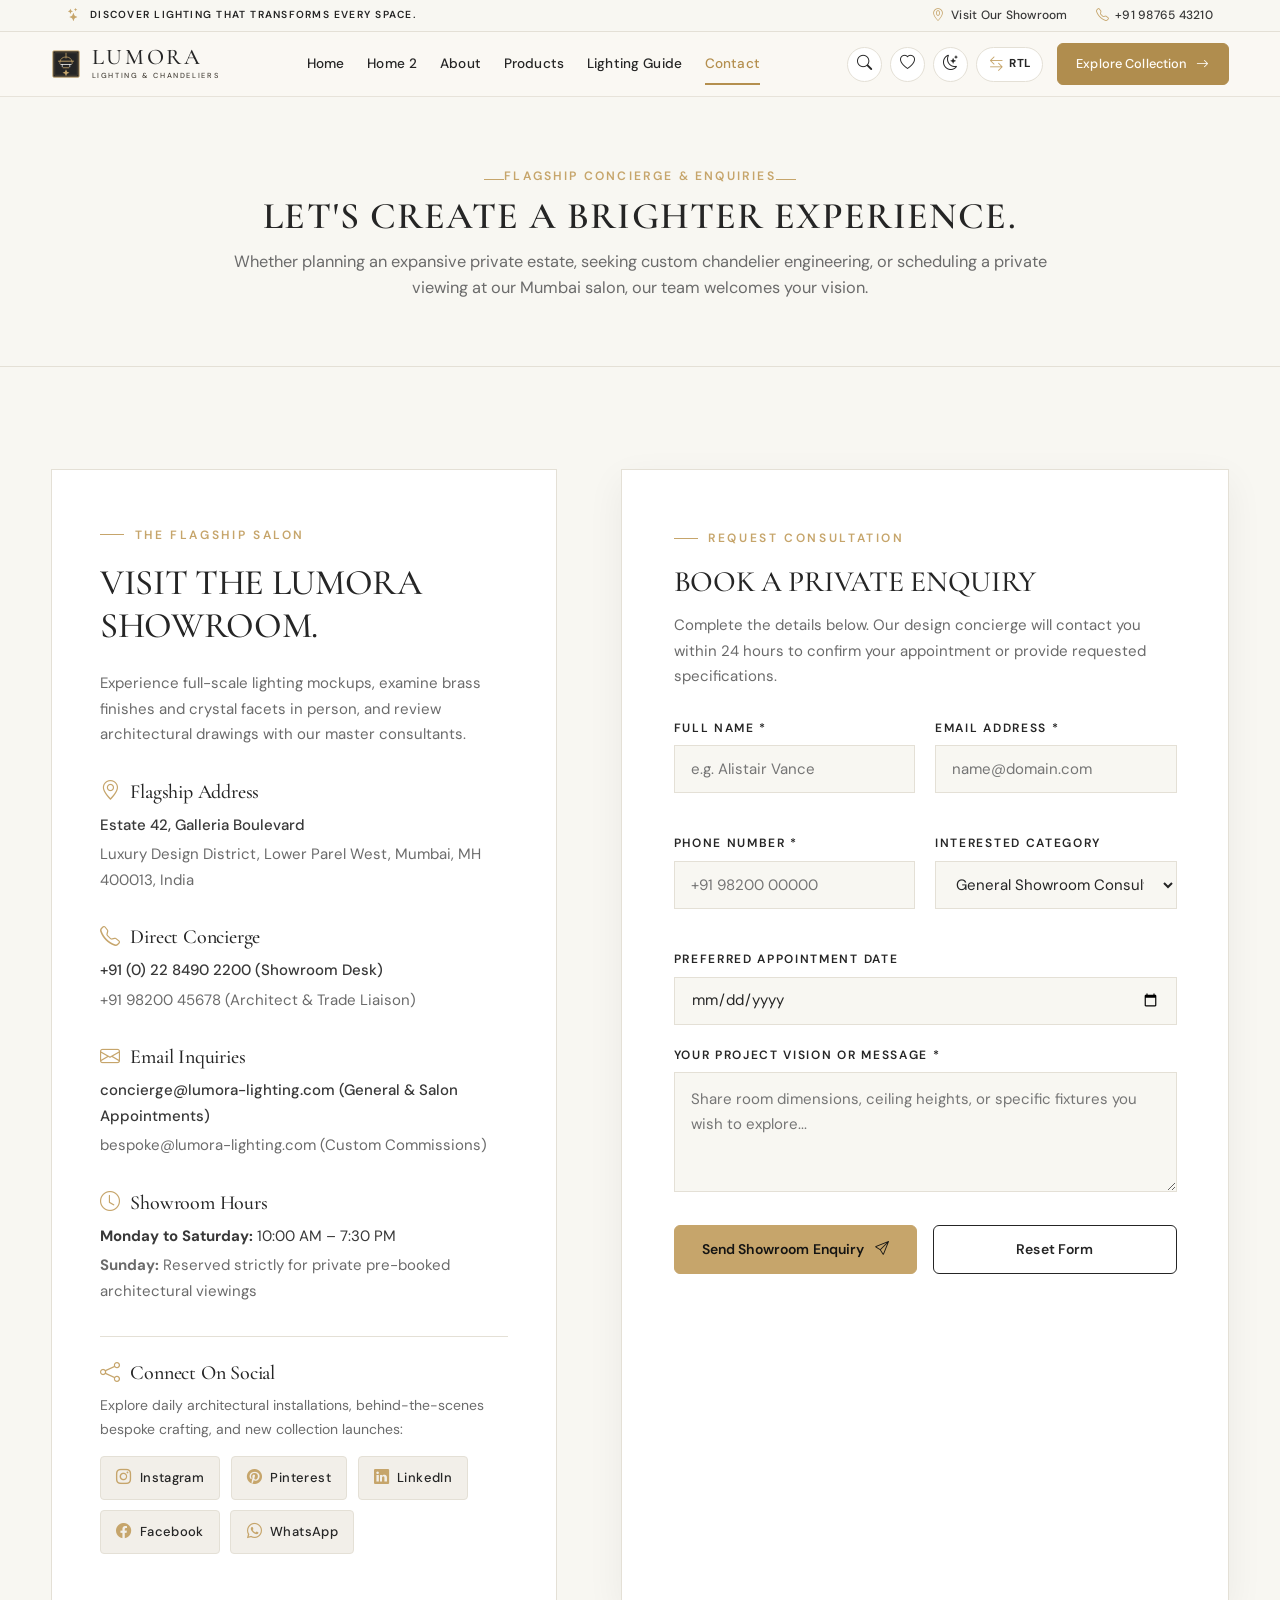
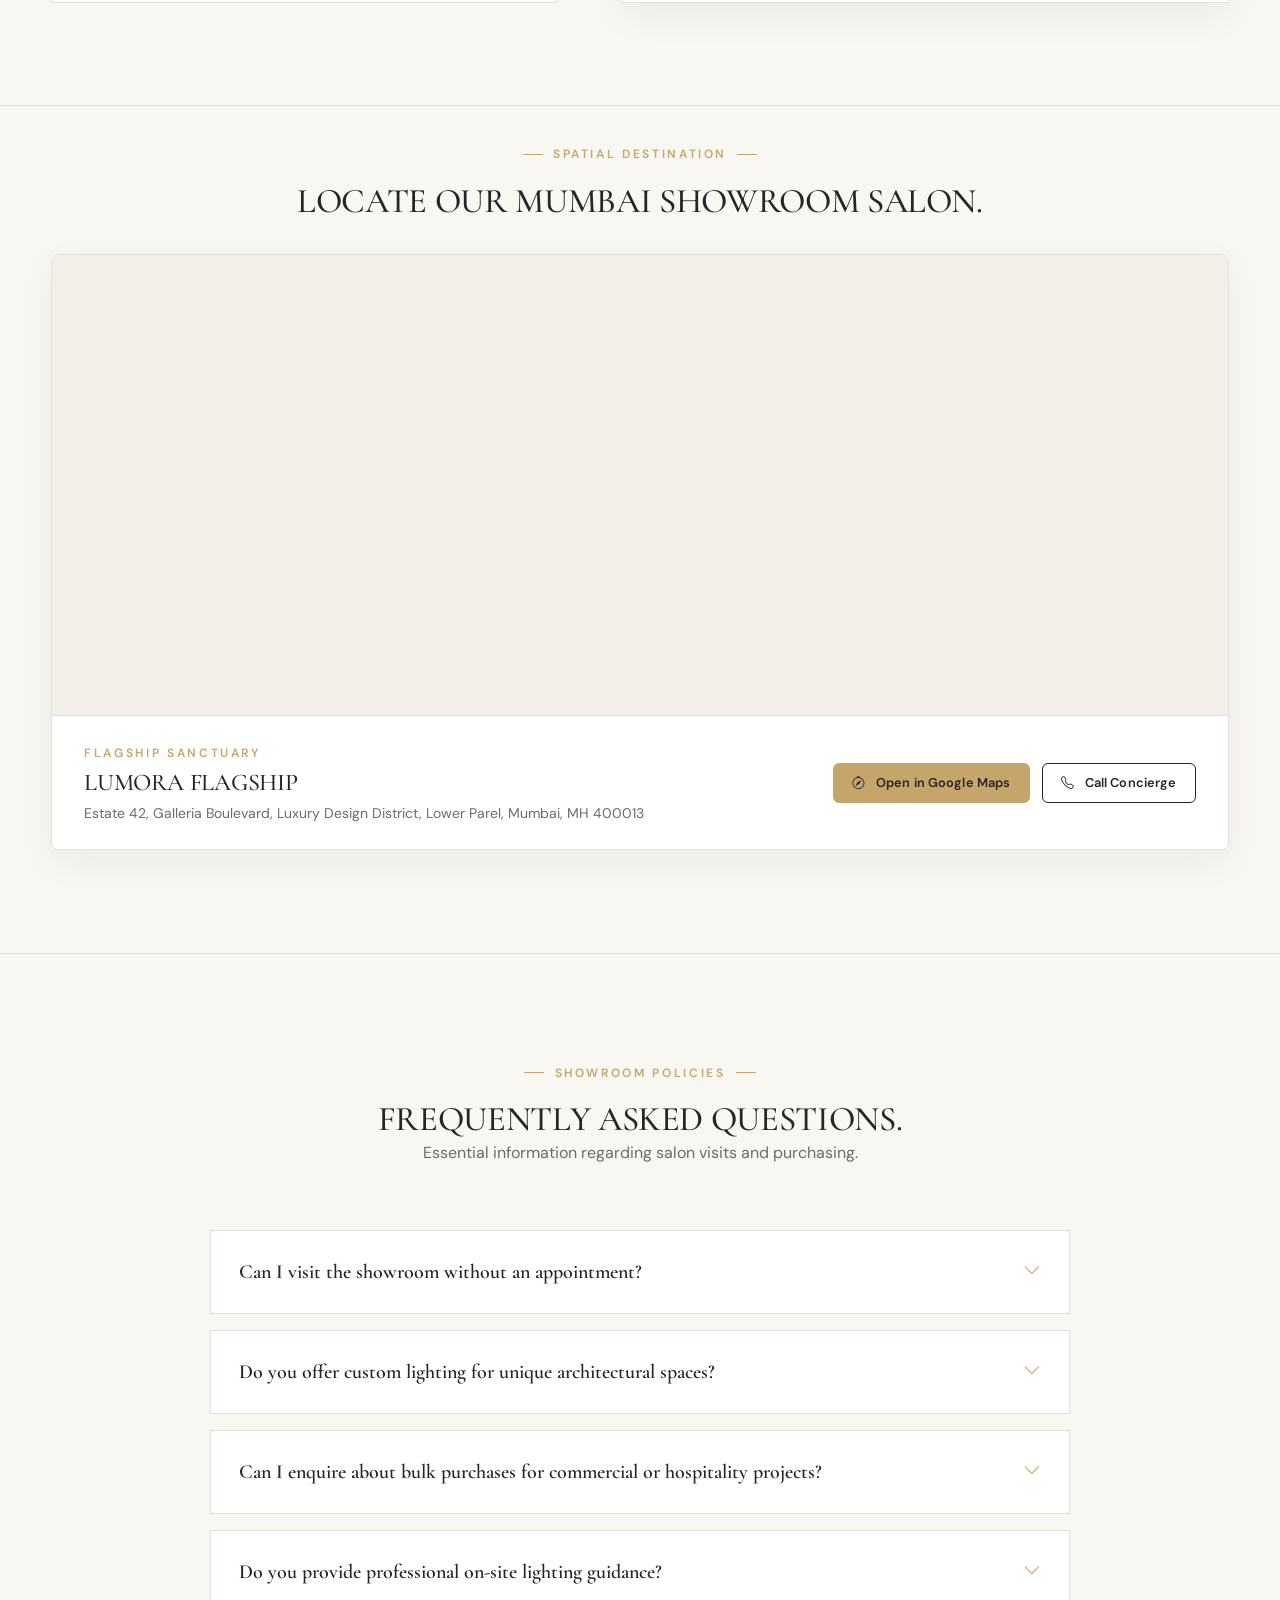
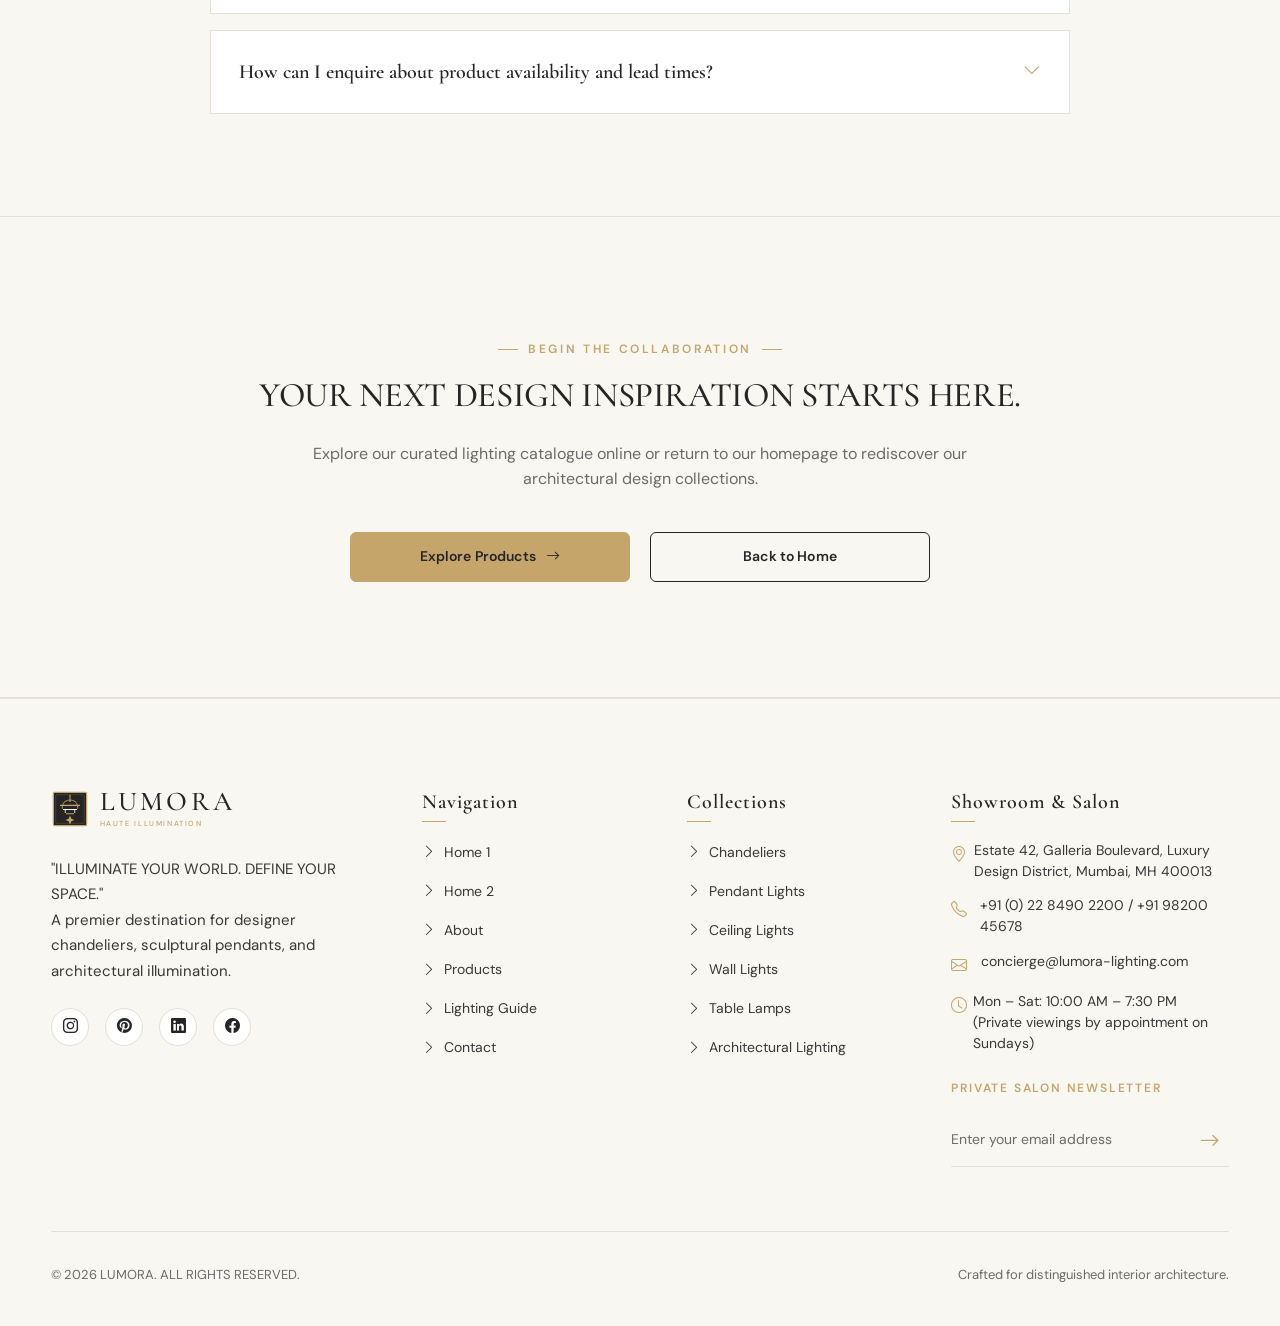
==== commit 817d9a93: "Feature: add luxury social media buttons to contact page" ====
--- a/contact.html
+++ b/contact.html
@@ -206,10 +206,39 @@
               <p style="margin-bottom: 0; color: var(--color-charcoal-muted);">bespoke@lumora-lighting.com (Custom Commissions)</p>
             </div>
 
-            <div class="showroom-detail-block" style="margin-bottom: 0;">
+            <div class="showroom-detail-block">
               <h3 class="showroom-detail-title"><i class="bi bi-clock"></i> Showroom Hours</h3>
               <p style="margin-bottom: 0.25rem;"><strong>Monday to Saturday:</strong> 10:00 AM – 7:30 PM</p>
               <p style="margin-bottom: 0; color: var(--color-charcoal-muted);"><strong>Sunday:</strong> Reserved strictly for private pre-booked architectural viewings</p>
+            </div>
+
+            <div class="showroom-detail-block showroom-social-block" style="margin-bottom: 0; padding-top: 1.5rem; border-top: 1px solid var(--color-warm-grey-border);">
+              <h3 class="showroom-detail-title"><i class="bi bi-share"></i> Connect On Social</h3>
+              <p style="margin-bottom: 0.85rem; color: var(--color-charcoal-muted); font-size: 0.875rem;">
+                Explore daily architectural installations, behind-the-scenes bespoke crafting, and new collection launches:
+              </p>
+              <div class="contact-social-buttons">
+                <a href="https://instagram.com" target="_blank" rel="noopener noreferrer" class="contact-social-btn" aria-label="Follow LUMORA on Instagram">
+                  <i class="bi bi-instagram"></i>
+                  <span>Instagram</span>
+                </a>
+                <a href="https://pinterest.com" target="_blank" rel="noopener noreferrer" class="contact-social-btn" aria-label="Follow LUMORA on Pinterest">
+                  <i class="bi bi-pinterest"></i>
+                  <span>Pinterest</span>
+                </a>
+                <a href="https://linkedin.com" target="_blank" rel="noopener noreferrer" class="contact-social-btn" aria-label="Follow LUMORA on LinkedIn">
+                  <i class="bi bi-linkedin"></i>
+                  <span>LinkedIn</span>
+                </a>
+                <a href="https://facebook.com" target="_blank" rel="noopener noreferrer" class="contact-social-btn" aria-label="Follow LUMORA on Facebook">
+                  <i class="bi bi-facebook"></i>
+                  <span>Facebook</span>
+                </a>
+                <a href="https://wa.me/919820045678" target="_blank" rel="noopener noreferrer" class="contact-social-btn contact-social-whatsapp" aria-label="Chat with LUMORA Concierge on WhatsApp">
+                  <i class="bi bi-whatsapp"></i>
+                  <span>WhatsApp</span>
+                </a>
+              </div>
             </div>
           </div>
 
--- a/assets/css/style.css
+++ b/assets/css/style.css
@@ -325,19 +325,37 @@
   max-width: 680px;
 }
 
+/* Desktop Section Typography Refinement (Lightly reduced for desktop viewports alone) */
+@media (min-width: 1025px) {
+  h2,
+  .section-header h2,
+  .section-header-split h2,
+  section h2 {
+    font-size: clamp(2.15rem, 2.7vw, 2.65rem); /* Lightly reduced from 3.25rem (52px -> 42.4px) */
+    line-height: 1.2;
+  }
+
+  .section-header .lead,
+  .section-header-split .lead,
+  section p.lead {
+    font-size: clamp(1rem, 1.1vw, 1.08rem); /* Lightly reduced from 1.25rem (20px -> 17.3px) */
+    line-height: 1.6;
+  }
+}
+
 /* --------------------------------------------------------------------------
-   SHARED INNER PAGE HERO (Products, Lighting Guide, About, Contact)
-   Guarantees exact uniform height, vertical centering, and typography across all subpages
+   SHARED INNER PAGE HERO (About, Products, Lighting Guide, Contact)
+   Strictly maintains identical uniform height and typography across all subpages on desktop
    -------------------------------------------------------------------------- */
 .page-inner-hero {
   background-color: var(--color-warm-ivory);
   border-bottom: 1px solid var(--color-warm-grey-border);
-  height: 230px;
-  min-height: 230px;
+  height: 270px;
+  min-height: 270px;
   display: flex;
   align-items: center;
   justify-content: center;
-  padding: 1.25rem 0;
+  padding: 1.5rem 0;
   position: relative;
   text-align: center;
   width: 100%;
@@ -346,60 +364,85 @@
 
 .page-inner-hero .container {
   width: 100%;
-  max-width: 960px;
+  max-width: 1260px;
 }
 
 .page-inner-hero .eyebrow {
   display: inline-block;
   font-family: var(--font-sans);
-  font-size: 0.7rem;
-  letter-spacing: 0.16em;
+  font-size: 0.76rem;
+  letter-spacing: 0.18em;
   text-transform: uppercase;
   color: var(--color-champagne-gold);
   font-weight: 600;
-  margin-bottom: 0.4rem;
+  margin-bottom: 0.55rem;
 }
 
 .page-inner-hero h1 {
   font-family: var(--font-serif);
-  font-size: clamp(1.65rem, 2.2vw, 2.15rem);
+  font-size: clamp(2rem, 2.75vw, 2.85rem);
   font-weight: 600;
-  line-height: 1.2;
+  line-height: 1.18;
   letter-spacing: 0.03em;
   text-transform: uppercase;
   color: var(--color-deep-charcoal);
   margin-top: 0;
-  margin-bottom: 0.5rem;
+  margin-bottom: 0.65rem;
 }
 
 .page-inner-hero .lead {
   font-family: var(--font-sans);
-  font-size: clamp(0.875rem, 1vw, 0.95rem);
-  line-height: 1.55;
+  font-size: clamp(0.9375rem, 1.05vw, 1.05rem);
+  line-height: 1.58;
   color: var(--color-charcoal-muted);
-  max-width: 680px;
+  max-width: 820px;
   margin-left: auto;
   margin-right: auto;
   margin-bottom: 0;
 }
 
+@media (min-width: 1025px) {
+  .page-inner-hero {
+    height: 270px !important;
+    min-height: 270px !important;
+    max-height: 270px !important;
+    overflow: hidden;
+  }
+
+  .page-inner-hero h1 {
+    font-size: clamp(2.35rem, 2.8vw, 2.85rem) !important; /* Uniform prominent font size across all inner pages on desktop */
+    line-height: 1.15 !important;
+    white-space: nowrap; /* Stays on 1 clean line across all 4 pages on desktop */
+  }
+
+  .page-inner-hero .lead {
+    font-size: 1.02rem !important; /* Uniform exact font size across all inner pages on desktop */
+    line-height: 1.58 !important;
+    max-width: 820px;
+  }
+}
+
 @media (max-width: 991px) {
   .page-inner-hero {
     height: auto;
-    min-height: 210px;
-    padding: 2rem 0;
+    min-height: 235px;
+    padding: 2.25rem 0;
+  }
+
+  .page-inner-hero h1 {
+    font-size: clamp(1.75rem, 4.5vw, 2.25rem);
   }
 }
 
 @media (max-width: 575px) {
   .page-inner-hero {
     height: auto;
-    min-height: 200px;
-    padding: 1.75rem 0;
+    min-height: 205px;
+    padding: 1.85rem 0;
   }
 
   .page-inner-hero h1 {
-    font-size: clamp(1.4rem, 5.5vw, 1.75rem);
+    font-size: clamp(1.45rem, 6vw, 1.9rem);
   }
 }
 
@@ -502,14 +545,14 @@
 /* Outline Light (for dark sections) */
 .btn-outline-light {
   background-color: transparent;
-  color: var(--color-warm-ivory);
-  border: 1px solid rgba(248, 247, 242, 0.4);
+  color: #F8F7F2;
+  border: 1px solid rgba(248, 247, 242, 0.45);
 }
 
 .btn-outline-light:hover {
-  background-color: var(--color-warm-ivory);
-  color: var(--color-deep-charcoal);
-  border-color: var(--color-warm-ivory);
+  background-color: #F8F7F2;
+  color: #141413;
+  border-color: #F8F7F2;
   transform: translateY(-2px);
 }
 
@@ -2390,10 +2433,10 @@
 
 .hero-home-2-content h1 {
   color: var(--color-warm-ivory);
-  font-size: clamp(2.75rem, 6.5vw, 5.5rem);
-  line-height: 1.05;
-  margin-bottom: 1.5rem;
-  letter-spacing: -0.02em;
+  font-size: clamp(2.5rem, 4.8vw, 4.25rem);
+  line-height: 1.08;
+  margin-bottom: 1.35rem;
+  letter-spacing: 0.01em;
 }
 
 .hero-home-2-content p {
@@ -3521,28 +3564,28 @@
 }
 
 .guide-nav-bar .container {
-  overflow: visible;
-  padding: 0;
-}
-
-.guide-nav-list {
-  display: flex;
-  align-items: center;
-  justify-content: flex-start;
-  gap: 0.75rem;
   overflow-x: auto;
   overflow-y: hidden;
   -webkit-overflow-scrolling: touch;
-  scroll-behavior: smooth;
-  padding: 0.75rem 1rem;
-  margin: 0;
-  list-style: none;
   scrollbar-width: none;
   -ms-overflow-style: none;
-}
-
-.guide-nav-list::-webkit-scrollbar {
+  padding: 0 1.25rem;
+}
+
+.guide-nav-bar .container::-webkit-scrollbar {
   display: none;
+}
+
+.guide-nav-list {
+  display: flex;
+  align-items: center;
+  justify-content: safe center;
+  gap: 0.65rem;
+  padding: 0.75rem 0.25rem;
+  margin: 0 auto;
+  width: max-content;
+  max-width: 100%;
+  list-style: none;
 }
 
 .guide-nav-list li {
@@ -3557,7 +3600,7 @@
   font-size: 0.76rem;
   font-weight: 600;
   text-transform: uppercase;
-  letter-spacing: 0.08em;
+  letter-spacing: 0.06em;
   color: var(--color-deep-charcoal);
   white-space: nowrap;
   display: inline-flex;
@@ -3585,20 +3628,34 @@
 
 @media (min-width: 992px) {
   .guide-nav-bar .container {
-    padding-left: var(--container-pad);
-    padding-right: var(--container-pad);
+    padding-left: 1.5rem;
+    padding-right: 1.5rem;
   }
 
   .guide-nav-list {
-    justify-content: center;
-    gap: 1.25rem;
-    padding: 0.85rem 0;
+    justify-content: safe center;
+    gap: 0.75rem;
+    padding: 0.85rem 0.5rem;
+    margin: 0 auto;
+    width: max-content;
   }
 
   .guide-nav-link {
-    font-size: 0.8125rem;
-    letter-spacing: 0.1em;
-    padding: 0.45rem 1.15rem;
+    font-size: 0.78rem;
+    letter-spacing: 0.06em;
+    padding: 0.45rem 1rem;
+  }
+}
+
+@media (min-width: 1280px) {
+  .guide-nav-list {
+    gap: 1rem;
+  }
+
+  .guide-nav-link {
+    font-size: 0.8rem;
+    letter-spacing: 0.08em;
+    padding: 0.45rem 1.1rem;
   }
 }
 
@@ -3763,6 +3820,49 @@
 
 .showroom-detail-title i {
   color: var(--color-champagne-gold);
+}
+
+/* Contact Page Social Buttons */
+.contact-social-buttons {
+  display: flex;
+  flex-wrap: wrap;
+  gap: 0.65rem;
+  margin-top: 0.5rem;
+}
+
+.contact-social-btn {
+  display: inline-flex;
+  align-items: center;
+  gap: 0.5rem;
+  padding: 0.5rem 0.95rem;
+  font-size: 0.8125rem;
+  font-weight: 500;
+  letter-spacing: 0.03em;
+  color: var(--color-deep-charcoal);
+  background-color: var(--color-warm-grey-light);
+  border: 1px solid var(--color-warm-grey-border);
+  border-radius: 4px;
+  text-decoration: none;
+  transition: all var(--trans-fast);
+}
+
+.contact-social-btn i {
+  font-size: 0.95rem;
+  color: var(--color-champagne-gold);
+  transition: transform var(--trans-fast), color var(--trans-fast);
+}
+
+.contact-social-btn:hover {
+  background-color: var(--color-champagne-gold);
+  border-color: var(--color-champagne-gold);
+  color: #141413;
+  transform: translateY(-2px);
+  box-shadow: 0 4px 14px rgba(198, 165, 107, 0.25);
+}
+
+.contact-social-btn:hover i {
+  color: #141413;
+  transform: scale(1.12);
 }
 
 /* Enquiry Form */
@@ -4618,6 +4718,20 @@
   color: #141413;
 }
 
+html[data-theme="dark"] .btn-outline-light,
+html[data-theme="dark"] .hero-home-2 .btn-outline-light {
+  color: #F8F7F2 !important;
+  border-color: rgba(248, 247, 242, 0.45) !important;
+  background-color: transparent !important;
+}
+
+html[data-theme="dark"] .btn-outline-light:hover,
+html[data-theme="dark"] .hero-home-2 .btn-outline-light:hover {
+  background-color: #F8F7F2 !important;
+  color: #141413 !important;
+  border-color: #F8F7F2 !important;
+}
+
 html[data-theme="dark"] .product-badge {
   background-color: #141413;
   color: var(--color-champagne-gold);
@@ -4643,6 +4757,22 @@
 }
 
 html[data-theme="dark"] .site-footer .social-link:hover {
+  color: #141413;
+}
+
+html[data-theme="dark"] .contact-social-btn {
+  background-color: rgba(255, 255, 255, 0.04);
+  border-color: rgba(198, 165, 107, 0.25);
+  color: #F5F2EB;
+}
+
+html[data-theme="dark"] .contact-social-btn:hover {
+  background-color: var(--color-champagne-gold);
+  border-color: var(--color-champagne-gold);
+  color: #141413;
+}
+
+html[data-theme="dark"] .contact-social-btn:hover i {
   color: #141413;
 }
 
